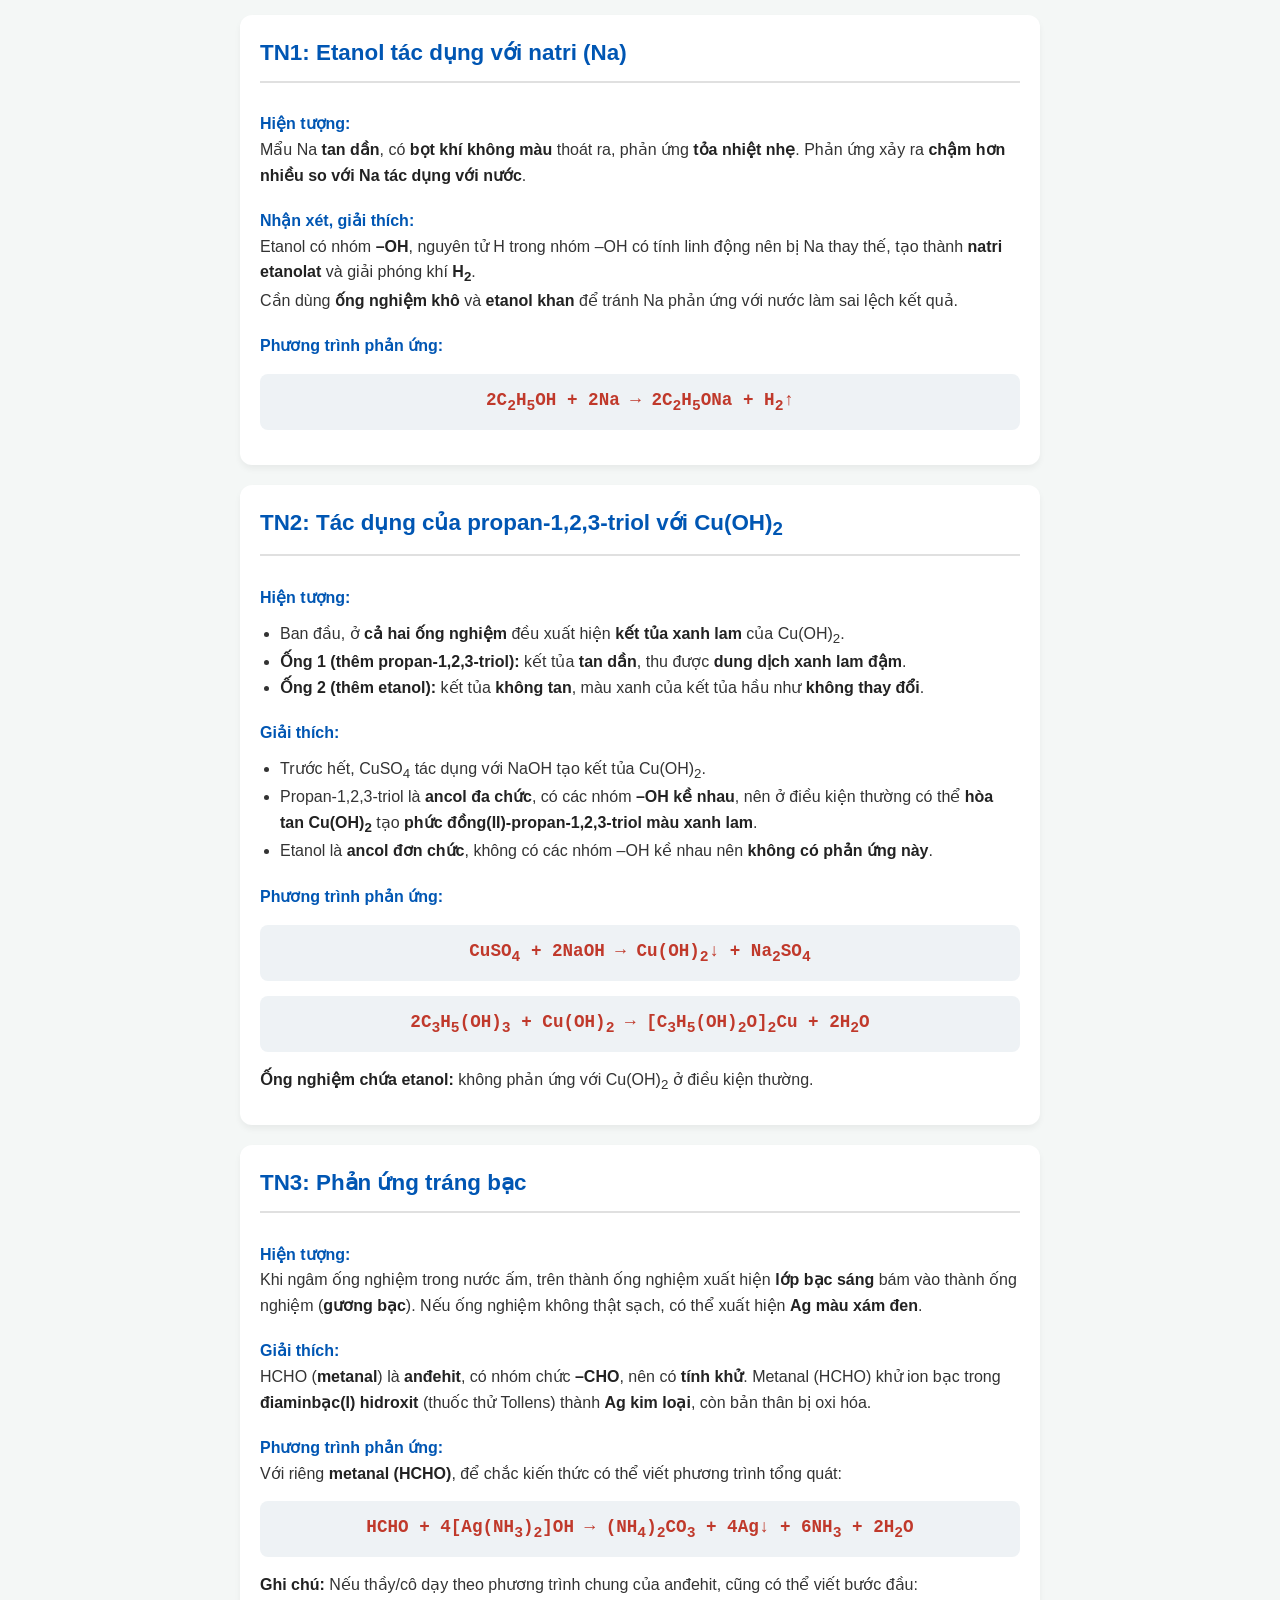
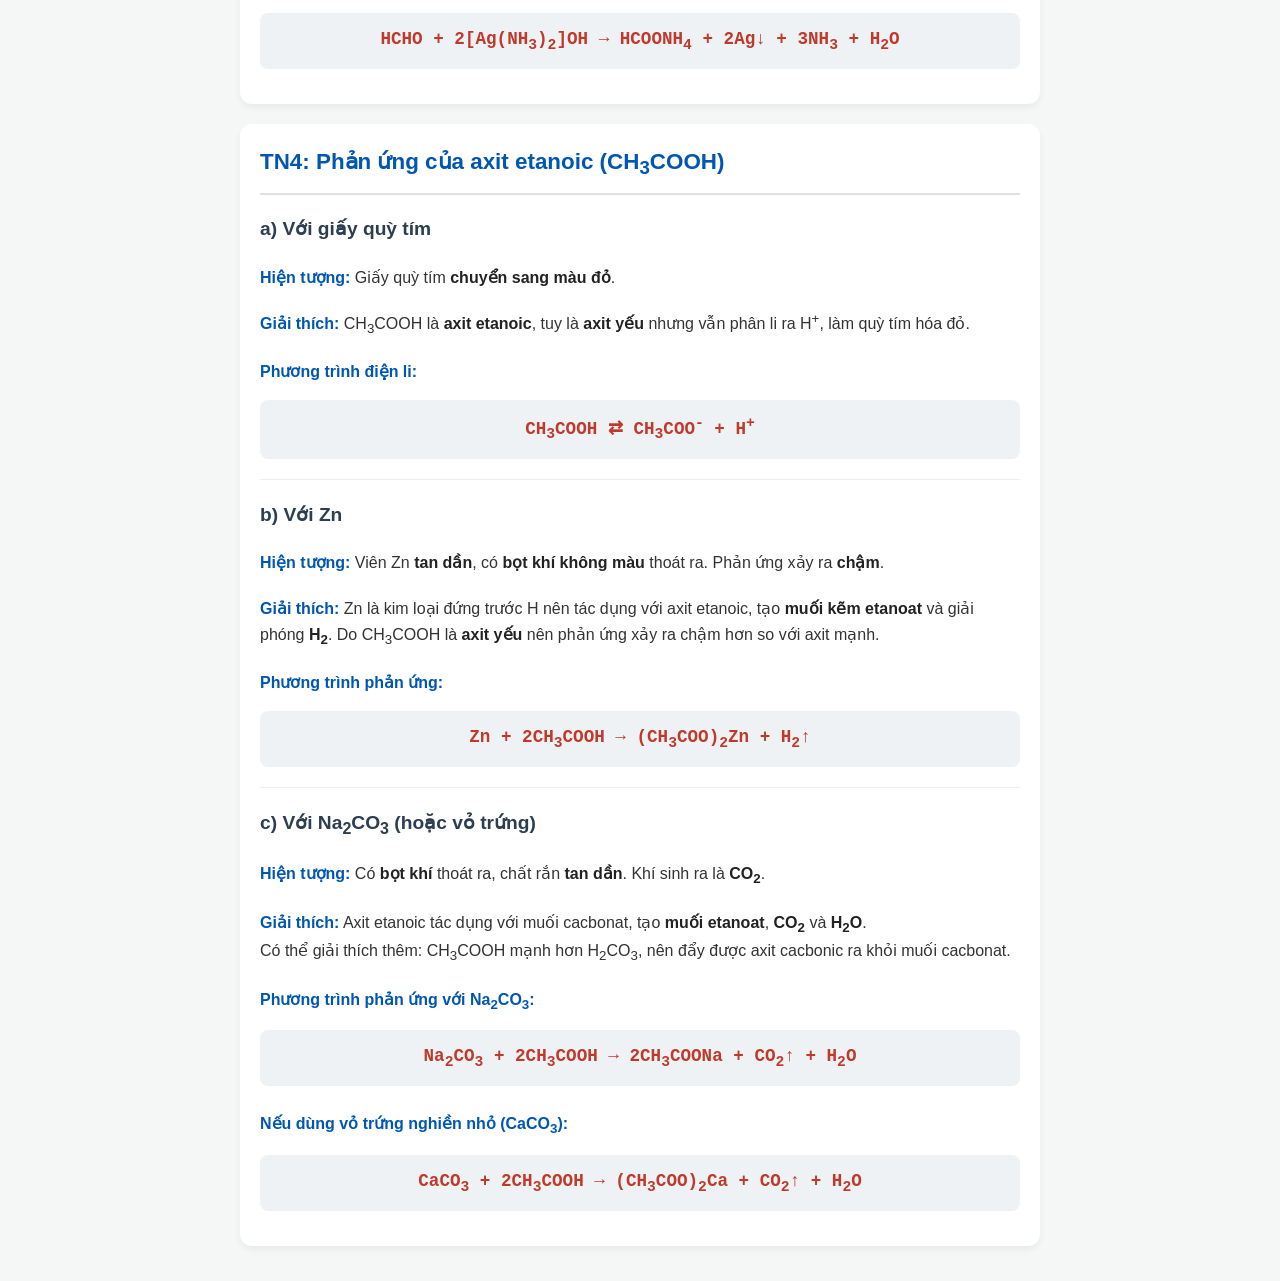
==== index.html @ 8d6403af "Fix IUPAC spelling for hydroxide Agent-Logs-Url: https://github.com/vantanminh/tnhoa/sessions/b29045" ====
<!DOCTYPE html>
<html lang="vi">
<head>
    <meta charset="UTF-8">
    <meta name="viewport" content="width=device-width, initial-scale=1.0">
    <title>Phiếu Thực Hành Hóa Học</title>
    <link rel="stylesheet" href="style.css">
</head>
<body>

<div class="container">
    <!-- Thực hành 1 -->
    <div class="card">
        <h2>TN1: Etanol tác dụng với natri (Na)</h2>
        <p><span class="label">Hiện tượng:</span><br> 
        Mẩu Na <strong>tan dần</strong>, có <strong>bọt khí không màu</strong> thoát ra, phản ứng <strong>tỏa nhiệt nhẹ</strong>. Phản ứng xảy ra <strong>chậm hơn nhiều so với Na tác dụng với nước</strong>.</p>
        
        <p><span class="label">Nhận xét, giải thích:</span><br> 
        Etanol có nhóm <strong>–OH</strong>, nguyên tử H trong nhóm –OH có tính linh động nên bị Na thay thế, tạo thành <strong>natri etanolat</strong> và giải phóng khí <strong>H<sub>2</sub></strong>.<br>
        Cần dùng <strong>ống nghiệm khô</strong> và <strong>etanol khan</strong> để tránh Na phản ứng với nước làm sai lệch kết quả.</p>
        
        <p><span class="label">Phương trình phản ứng:</span></p>
        <div class="equation">
            2C<sub>2</sub>H<sub>5</sub>OH + 2Na &rarr; 2C<sub>2</sub>H<sub>5</sub>ONa + H<sub>2</sub>&uarr;
        </div>
    </div>

    <!-- Thực hành 2 -->
    <div class="card">
        <h2>TN2: Tác dụng của propan-1,2,3-triol với Cu(OH)<sub>2</sub></h2>
        <p><span class="label">Hiện tượng:</span></p>
        <ul>
            <li>Ban đầu, ở <strong>cả hai ống nghiệm</strong> đều xuất hiện <strong>kết tủa xanh lam</strong> của Cu(OH)<sub>2</sub>.</li>
            <li><strong>Ống 1 (thêm propan-1,2,3-triol):</strong> kết tủa <strong>tan dần</strong>, thu được <strong>dung dịch xanh lam đậm</strong>.</li>
            <li><strong>Ống 2 (thêm etanol):</strong> kết tủa <strong>không tan</strong>, màu xanh của kết tủa hầu như <strong>không thay đổi</strong>.</li>
        </ul>
        
        <p><span class="label">Giải thích:</span></p>
        <ul>
            <li>Trước hết, CuSO<sub>4</sub> tác dụng với NaOH tạo kết tủa Cu(OH)<sub>2</sub>.</li>
            <li>Propan-1,2,3-triol là <strong>ancol đa chức</strong>, có các nhóm <strong>–OH kề nhau</strong>, nên ở điều kiện thường có thể <strong>hòa tan Cu(OH)<sub>2</sub></strong> tạo <strong>phức đồng(II)-propan-1,2,3-triol màu xanh lam</strong>.</li>
            <li>Etanol là <strong>ancol đơn chức</strong>, không có các nhóm –OH kề nhau nên <strong>không có phản ứng này</strong>.</li>
        </ul>
        
        <p><span class="label">Phương trình phản ứng:</span></p>
        <div class="equation">
            CuSO<sub>4</sub> + 2NaOH &rarr; Cu(OH)<sub>2</sub>&darr; + Na<sub>2</sub>SO<sub>4</sub>
        </div>
        <div class="equation">
            2C<sub>3</sub>H<sub>5</sub>(OH)<sub>3</sub> + Cu(OH)<sub>2</sub> &rarr; [C<sub>3</sub>H<sub>5</sub>(OH)<sub>2</sub>O]<sub>2</sub>Cu + 2H<sub>2</sub>O
        </div>
        <p><strong>Ống nghiệm chứa etanol:</strong> không phản ứng với Cu(OH)<sub>2</sub> ở điều kiện thường.</p>
    </div>

    <!-- Thực hành 3 -->
    <div class="card">
        <h2>TN3: Phản ứng tráng bạc</h2>
        <p><span class="label">Hiện tượng:</span><br> 
        Khi ngâm ống nghiệm trong nước ấm, trên thành ống nghiệm xuất hiện <strong>lớp bạc sáng</strong> bám vào thành ống nghiệm (<strong>gương bạc</strong>). Nếu ống nghiệm không thật sạch, có thể xuất hiện <strong>Ag màu xám đen</strong>.</p>
        
        <p><span class="label">Giải thích:</span><br> 
        HCHO (<strong>metanal</strong>) là <strong>anđehit</strong>, có nhóm chức <strong>–CHO</strong>, nên có <strong>tính khử</strong>. Metanal (HCHO) khử ion bạc trong <strong>điaminbạc(I) hidroxit</strong> (thuốc thử Tollens) thành <strong>Ag kim loại</strong>, còn bản thân bị oxi hóa.</p>
        
        <p><span class="label">Phương trình phản ứng:</span><br>
        Với riêng <strong>metanal (HCHO)</strong>, để chắc kiến thức có thể viết phương trình tổng quát:</p>
        <div class="equation">
            HCHO + 4[Ag(NH<sub>3</sub>)<sub>2</sub>]OH &rarr; (NH<sub>4</sub>)<sub>2</sub>CO<sub>3</sub> + 4Ag&darr; + 6NH<sub>3</sub> + 2H<sub>2</sub>O
        </div>
        
        <p><strong>Ghi chú:</strong> Nếu thầy/cô dạy theo phương trình chung của anđehit, cũng có thể viết bước đầu:</p>
        <div class="equation">
            HCHO + 2[Ag(NH<sub>3</sub>)<sub>2</sub>]OH &rarr; HCOONH<sub>4</sub> + 2Ag&darr; + 3NH<sub>3</sub> + H<sub>2</sub>O
        </div>
    </div>

    <!-- Thực hành 4 -->
    <div class="card">
        <h2>TN4: Phản ứng của axit etanoic (CH<sub>3</sub>COOH)</h2>
        
        <h3>a) Với giấy quỳ tím</h3>
        <p><span class="label">Hiện tượng:</span> Giấy quỳ tím <strong>chuyển sang màu đỏ</strong>.</p>
        <p><span class="label">Giải thích:</span> CH<sub>3</sub>COOH là <strong>axit etanoic</strong>, tuy là <strong>axit yếu</strong> nhưng vẫn phân li ra H<sup>+</sup>, làm quỳ tím hóa đỏ.</p>
        <p><span class="label">Phương trình điện li:</span></p>
        <div class="equation">
            CH<sub>3</sub>COOH &#8644; CH<sub>3</sub>COO<sup>-</sup> + H<sup>+</sup>
        </div>
        <hr style="border: 0; border-top: 1px solid #eee; margin: 20px 0;">

        <h3>b) Với Zn</h3>
        <p><span class="label">Hiện tượng:</span> Viên Zn <strong>tan dần</strong>, có <strong>bọt khí không màu</strong> thoát ra. Phản ứng xảy ra <strong>chậm</strong>.</p>
        <p><span class="label">Giải thích:</span> Zn là kim loại đứng trước H nên tác dụng với axit etanoic, tạo <strong>muối kẽm etanoat</strong> và giải phóng <strong>H<sub>2</sub></strong>. Do CH<sub>3</sub>COOH là <strong>axit yếu</strong> nên phản ứng xảy ra chậm hơn so với axit mạnh.</p>
        <p><span class="label">Phương trình phản ứng:</span></p>
        <div class="equation">
            Zn + 2CH<sub>3</sub>COOH &rarr; (CH<sub>3</sub>COO)<sub>2</sub>Zn + H<sub>2</sub>&uarr;
        </div>
        <hr style="border: 0; border-top: 1px solid #eee; margin: 20px 0;">

        <h3>c) Với Na<sub>2</sub>CO<sub>3</sub> (hoặc vỏ trứng)</h3>
        <p><span class="label">Hiện tượng:</span> Có <strong>bọt khí</strong> thoát ra, chất rắn <strong>tan dần</strong>. Khí sinh ra là <strong>CO<sub>2</sub></strong>.</p>
        <p><span class="label">Giải thích:</span> Axit etanoic tác dụng với muối cacbonat, tạo <strong>muối etanoat</strong>, <strong>CO<sub>2</sub></strong> và <strong>H<sub>2</sub>O</strong>.<br>
        Có thể giải thích thêm: CH<sub>3</sub>COOH mạnh hơn H<sub>2</sub>CO<sub>3</sub>, nên đẩy được axit cacbonic ra khỏi muối cacbonat.</p>
        <p><span class="label">Phương trình phản ứng với Na<sub>2</sub>CO<sub>3</sub>:</span></p>
        <div class="equation">
            Na<sub>2</sub>CO<sub>3</sub> + 2CH<sub>3</sub>COOH &rarr; 2CH<sub>3</sub>COONa + CO<sub>2</sub>&uarr; + H<sub>2</sub>O
        </div>
        <p><span class="label">Nếu dùng vỏ trứng nghiền nhỏ (CaCO<sub>3</sub>):</span></p>
        <div class="equation">
            CaCO<sub>3</sub> + 2CH<sub>3</sub>COOH &rarr; (CH<sub>3</sub>COO)<sub>2</sub>Ca + CO<sub>2</sub>&uarr; + H<sub>2</sub>O
        </div>
    </div>

</div>

</body>
</html>
---- style.css ----
:root {
    --primary-color: #0056b3;
    --text-color: #333;
    --bg-color: #f4f7f6;
    --card-bg: #ffffff;
    --equation-bg: #eef2f5;
    --equation-color: #c0392b;
}

body {
    font-family: -apple-system, BlinkMacSystemFont, "Segoe UI", Roboto, Helvetica, Arial, sans-serif;
    line-height: 1.6;
    color: var(--text-color);
    background-color: var(--bg-color);
    margin: 0;
    padding: 15px;
    font-size: 16px;
}

.container {
    max-width: 800px;
    margin: 0 auto;
}

.intro {
    text-align: center;
    font-size: 1.1em;
    margin-bottom: 20px;
    color: #555;
}

.card {
    background-color: var(--card-bg);
    border-radius: 12px;
    padding: 20px;
    margin-bottom: 20px;
    box-shadow: 0 4px 6px rgba(0,0,0,0.05);
}

h2 {
    color: var(--primary-color);
    font-size: 1.4em;
    margin-top: 0;
    border-bottom: 2px solid #e0e0e0;
    padding-bottom: 10px;
}

h3 {
    color: #2c3e50;
    font-size: 1.2em;
    margin-bottom: 10px;
}

p {
    margin: 10px 0;
}

ul {
    margin: 10px 0;
    padding-left: 20px;
}

strong {
    color: #222;
}

.label {
    font-weight: bold;
    color: var(--primary-color);
    display: inline-block;
    margin-top: 10px;
}

/* Styling for Chemical Equations to look good on mobile */
.equation {
    background-color: var(--equation-bg);
    color: var(--equation-color);
    padding: 12px;
    border-radius: 8px;
    font-family: "Courier New", Courier, monospace;
    font-size: 1.1em;
    font-weight: bold;
    text-align: center;
    margin: 15px 0;
    overflow-x: auto; /* Allows scrolling on very small screens */
    white-space: nowrap;
}

.footer {
    text-align: center;
    font-style: italic;
    color: #777;
    margin-top: 20px;
    font-size: 0.9em;
}
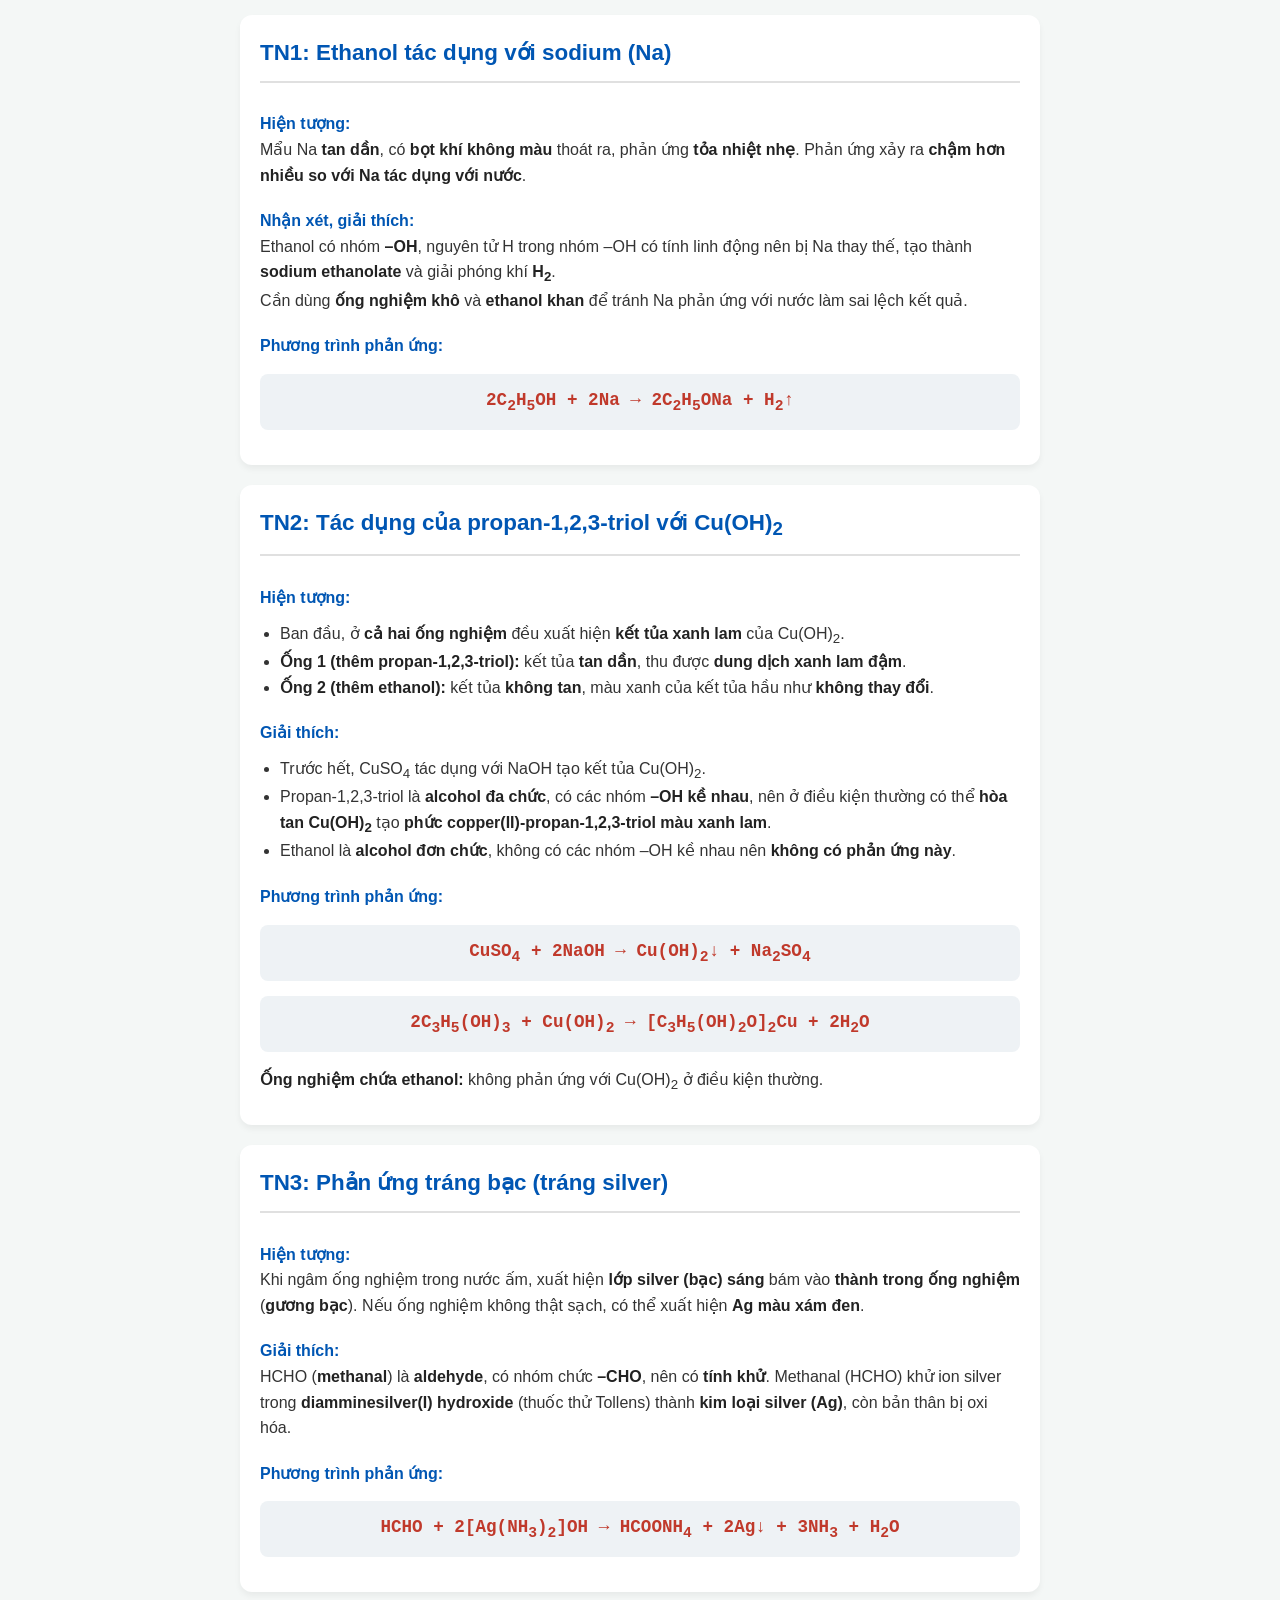
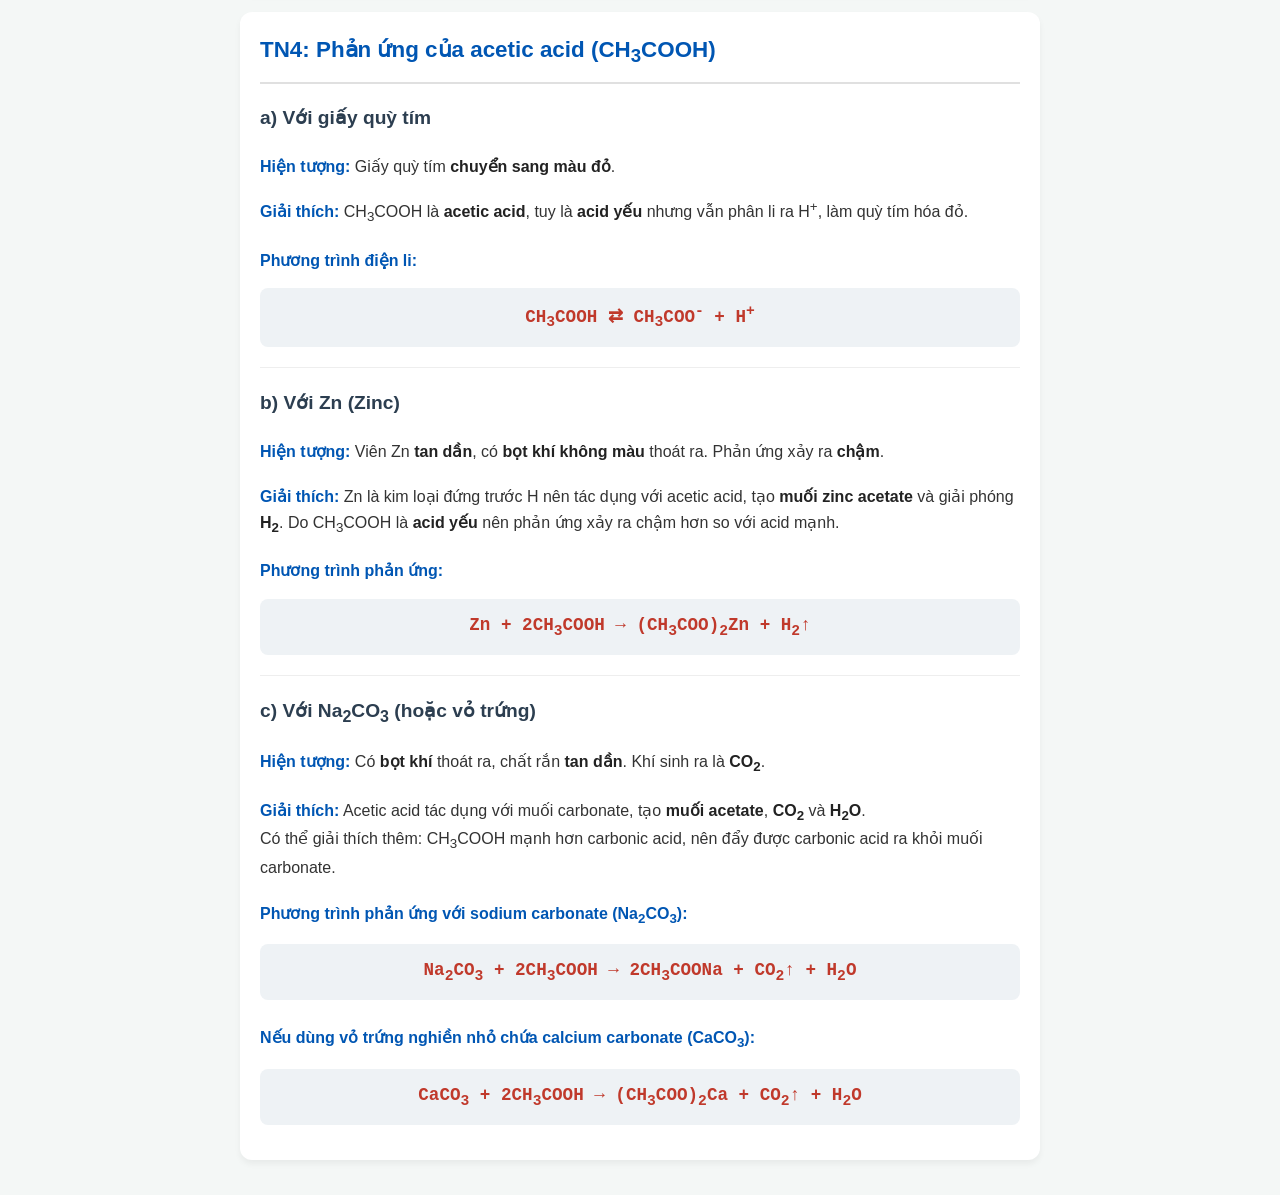
==== commit dc3927ae: "Update Vietnamese terms to English in index.html" ====
--- a/index.html
+++ b/index.html
@@ -11,13 +11,13 @@
 <div class="container">
     <!-- Thực hành 1 -->
     <div class="card">
-        <h2>TN1: Etanol tác dụng với natri (Na)</h2>
+        <h2>TN1: Ethanol tác dụng với sodium (Na)</h2>
         <p><span class="label">Hiện tượng:</span><br> 
         Mẩu Na <strong>tan dần</strong>, có <strong>bọt khí không màu</strong> thoát ra, phản ứng <strong>tỏa nhiệt nhẹ</strong>. Phản ứng xảy ra <strong>chậm hơn nhiều so với Na tác dụng với nước</strong>.</p>
         
         <p><span class="label">Nhận xét, giải thích:</span><br> 
-        Etanol có nhóm <strong>–OH</strong>, nguyên tử H trong nhóm –OH có tính linh động nên bị Na thay thế, tạo thành <strong>natri etanolat</strong> và giải phóng khí <strong>H<sub>2</sub></strong>.<br>
-        Cần dùng <strong>ống nghiệm khô</strong> và <strong>etanol khan</strong> để tránh Na phản ứng với nước làm sai lệch kết quả.</p>
+        Ethanol có nhóm <strong>–OH</strong>, nguyên tử H trong nhóm –OH có tính linh động nên bị Na thay thế, tạo thành <strong>sodium ethanolate</strong> và giải phóng khí <strong>H<sub>2</sub></strong>.<br>
+        Cần dùng <strong>ống nghiệm khô</strong> và <strong>ethanol khan</strong> để tránh Na phản ứng với nước làm sai lệch kết quả.</p>
         
         <p><span class="label">Phương trình phản ứng:</span></p>
         <div class="equation">
@@ -32,14 +32,14 @@
         <ul>
             <li>Ban đầu, ở <strong>cả hai ống nghiệm</strong> đều xuất hiện <strong>kết tủa xanh lam</strong> của Cu(OH)<sub>2</sub>.</li>
             <li><strong>Ống 1 (thêm propan-1,2,3-triol):</strong> kết tủa <strong>tan dần</strong>, thu được <strong>dung dịch xanh lam đậm</strong>.</li>
-            <li><strong>Ống 2 (thêm etanol):</strong> kết tủa <strong>không tan</strong>, màu xanh của kết tủa hầu như <strong>không thay đổi</strong>.</li>
+            <li><strong>Ống 2 (thêm ethanol):</strong> kết tủa <strong>không tan</strong>, màu xanh của kết tủa hầu như <strong>không thay đổi</strong>.</li>
         </ul>
         
         <p><span class="label">Giải thích:</span></p>
         <ul>
             <li>Trước hết, CuSO<sub>4</sub> tác dụng với NaOH tạo kết tủa Cu(OH)<sub>2</sub>.</li>
-            <li>Propan-1,2,3-triol là <strong>ancol đa chức</strong>, có các nhóm <strong>–OH kề nhau</strong>, nên ở điều kiện thường có thể <strong>hòa tan Cu(OH)<sub>2</sub></strong> tạo <strong>phức đồng(II)-propan-1,2,3-triol màu xanh lam</strong>.</li>
-            <li>Etanol là <strong>ancol đơn chức</strong>, không có các nhóm –OH kề nhau nên <strong>không có phản ứng này</strong>.</li>
+            <li>Propan-1,2,3-triol là <strong>alcohol đa chức</strong>, có các nhóm <strong>–OH kề nhau</strong>, nên ở điều kiện thường có thể <strong>hòa tan Cu(OH)<sub>2</sub></strong> tạo <strong>phức copper(II)-propan-1,2,3-triol màu xanh lam</strong>.</li>
+            <li>Ethanol là <strong>alcohol đơn chức</strong>, không có các nhóm –OH kề nhau nên <strong>không có phản ứng này</strong>.</li>
         </ul>
         
         <p><span class="label">Phương trình phản ứng:</span></p>
@@ -49,25 +49,19 @@
         <div class="equation">
             2C<sub>3</sub>H<sub>5</sub>(OH)<sub>3</sub> + Cu(OH)<sub>2</sub> &rarr; [C<sub>3</sub>H<sub>5</sub>(OH)<sub>2</sub>O]<sub>2</sub>Cu + 2H<sub>2</sub>O
         </div>
-        <p><strong>Ống nghiệm chứa etanol:</strong> không phản ứng với Cu(OH)<sub>2</sub> ở điều kiện thường.</p>
+        <p><strong>Ống nghiệm chứa ethanol:</strong> không phản ứng với Cu(OH)<sub>2</sub> ở điều kiện thường.</p>
     </div>
 
     <!-- Thực hành 3 -->
     <div class="card">
-        <h2>TN3: Phản ứng tráng bạc</h2>
+        <h2>TN3: Phản ứng tráng bạc (tráng silver)</h2>
         <p><span class="label">Hiện tượng:</span><br> 
-        Khi ngâm ống nghiệm trong nước ấm, trên thành ống nghiệm xuất hiện <strong>lớp bạc sáng</strong> bám vào thành ống nghiệm (<strong>gương bạc</strong>). Nếu ống nghiệm không thật sạch, có thể xuất hiện <strong>Ag màu xám đen</strong>.</p>
+        Khi ngâm ống nghiệm trong nước ấm, xuất hiện <strong>lớp silver (bạc) sáng</strong> bám vào <strong>thành trong ống nghiệm</strong> (<strong>gương bạc</strong>). Nếu ống nghiệm không thật sạch, có thể xuất hiện <strong>Ag màu xám đen</strong>.</p>
         
         <p><span class="label">Giải thích:</span><br> 
-        HCHO (<strong>metanal</strong>) là <strong>anđehit</strong>, có nhóm chức <strong>–CHO</strong>, nên có <strong>tính khử</strong>. Metanal (HCHO) khử ion bạc trong <strong>điaminbạc(I) hidroxit</strong> (thuốc thử Tollens) thành <strong>Ag kim loại</strong>, còn bản thân bị oxi hóa.</p>
+        HCHO (<strong>methanal</strong>) là <strong>aldehyde</strong>, có nhóm chức <strong>–CHO</strong>, nên có <strong>tính khử</strong>. Methanal (HCHO) khử ion silver trong <strong>diamminesilver(I) hydroxide</strong> (thuốc thử Tollens) thành <strong>kim loại silver (Ag)</strong>, còn bản thân bị oxi hóa.</p>
         
-        <p><span class="label">Phương trình phản ứng:</span><br>
-        Với riêng <strong>metanal (HCHO)</strong>, để chắc kiến thức có thể viết phương trình tổng quát:</p>
-        <div class="equation">
-            HCHO + 4[Ag(NH<sub>3</sub>)<sub>2</sub>]OH &rarr; (NH<sub>4</sub>)<sub>2</sub>CO<sub>3</sub> + 4Ag&darr; + 6NH<sub>3</sub> + 2H<sub>2</sub>O
-        </div>
-        
-        <p><strong>Ghi chú:</strong> Nếu thầy/cô dạy theo phương trình chung của anđehit, cũng có thể viết bước đầu:</p>
+        <p><span class="label">Phương trình phản ứng:</span></p>
         <div class="equation">
             HCHO + 2[Ag(NH<sub>3</sub>)<sub>2</sub>]OH &rarr; HCOONH<sub>4</sub> + 2Ag&darr; + 3NH<sub>3</sub> + H<sub>2</sub>O
         </div>
@@ -75,20 +69,20 @@
 
     <!-- Thực hành 4 -->
     <div class="card">
-        <h2>TN4: Phản ứng của axit etanoic (CH<sub>3</sub>COOH)</h2>
+        <h2>TN4: Phản ứng của acetic acid (CH<sub>3</sub>COOH)</h2>
         
         <h3>a) Với giấy quỳ tím</h3>
         <p><span class="label">Hiện tượng:</span> Giấy quỳ tím <strong>chuyển sang màu đỏ</strong>.</p>
-        <p><span class="label">Giải thích:</span> CH<sub>3</sub>COOH là <strong>axit etanoic</strong>, tuy là <strong>axit yếu</strong> nhưng vẫn phân li ra H<sup>+</sup>, làm quỳ tím hóa đỏ.</p>
+        <p><span class="label">Giải thích:</span> CH<sub>3</sub>COOH là <strong>acetic acid</strong>, tuy là <strong>acid yếu</strong> nhưng vẫn phân li ra H<sup>+</sup>, làm quỳ tím hóa đỏ.</p>
         <p><span class="label">Phương trình điện li:</span></p>
         <div class="equation">
             CH<sub>3</sub>COOH &#8644; CH<sub>3</sub>COO<sup>-</sup> + H<sup>+</sup>
         </div>
         <hr style="border: 0; border-top: 1px solid #eee; margin: 20px 0;">
 
-        <h3>b) Với Zn</h3>
+        <h3>b) Với Zn (Zinc)</h3>
         <p><span class="label">Hiện tượng:</span> Viên Zn <strong>tan dần</strong>, có <strong>bọt khí không màu</strong> thoát ra. Phản ứng xảy ra <strong>chậm</strong>.</p>
-        <p><span class="label">Giải thích:</span> Zn là kim loại đứng trước H nên tác dụng với axit etanoic, tạo <strong>muối kẽm etanoat</strong> và giải phóng <strong>H<sub>2</sub></strong>. Do CH<sub>3</sub>COOH là <strong>axit yếu</strong> nên phản ứng xảy ra chậm hơn so với axit mạnh.</p>
+        <p><span class="label">Giải thích:</span> Zn là kim loại đứng trước H nên tác dụng với acetic acid, tạo <strong>muối zinc acetate</strong> và giải phóng <strong>H<sub>2</sub></strong>. Do CH<sub>3</sub>COOH là <strong>acid yếu</strong> nên phản ứng xảy ra chậm hơn so với acid mạnh.</p>
         <p><span class="label">Phương trình phản ứng:</span></p>
         <div class="equation">
             Zn + 2CH<sub>3</sub>COOH &rarr; (CH<sub>3</sub>COO)<sub>2</sub>Zn + H<sub>2</sub>&uarr;
@@ -97,13 +91,13 @@
 
         <h3>c) Với Na<sub>2</sub>CO<sub>3</sub> (hoặc vỏ trứng)</h3>
         <p><span class="label">Hiện tượng:</span> Có <strong>bọt khí</strong> thoát ra, chất rắn <strong>tan dần</strong>. Khí sinh ra là <strong>CO<sub>2</sub></strong>.</p>
-        <p><span class="label">Giải thích:</span> Axit etanoic tác dụng với muối cacbonat, tạo <strong>muối etanoat</strong>, <strong>CO<sub>2</sub></strong> và <strong>H<sub>2</sub>O</strong>.<br>
-        Có thể giải thích thêm: CH<sub>3</sub>COOH mạnh hơn H<sub>2</sub>CO<sub>3</sub>, nên đẩy được axit cacbonic ra khỏi muối cacbonat.</p>
-        <p><span class="label">Phương trình phản ứng với Na<sub>2</sub>CO<sub>3</sub>:</span></p>
+        <p><span class="label">Giải thích:</span> Acetic acid tác dụng với muối carbonate, tạo <strong>muối acetate</strong>, <strong>CO<sub>2</sub></strong> và <strong>H<sub>2</sub>O</strong>.<br>
+        Có thể giải thích thêm: CH<sub>3</sub>COOH mạnh hơn carbonic acid, nên đẩy được carbonic acid ra khỏi muối carbonate.</p>
+        <p><span class="label">Phương trình phản ứng với sodium carbonate (Na<sub>2</sub>CO<sub>3</sub>):</span></p>
         <div class="equation">
             Na<sub>2</sub>CO<sub>3</sub> + 2CH<sub>3</sub>COOH &rarr; 2CH<sub>3</sub>COONa + CO<sub>2</sub>&uarr; + H<sub>2</sub>O
         </div>
-        <p><span class="label">Nếu dùng vỏ trứng nghiền nhỏ (CaCO<sub>3</sub>):</span></p>
+        <p><span class="label">Nếu dùng vỏ trứng nghiền nhỏ chứa calcium carbonate (CaCO<sub>3</sub>):</span></p>
         <div class="equation">
             CaCO<sub>3</sub> + 2CH<sub>3</sub>COOH &rarr; (CH<sub>3</sub>COO)<sub>2</sub>Ca + CO<sub>2</sub>&uarr; + H<sub>2</sub>O
         </div>
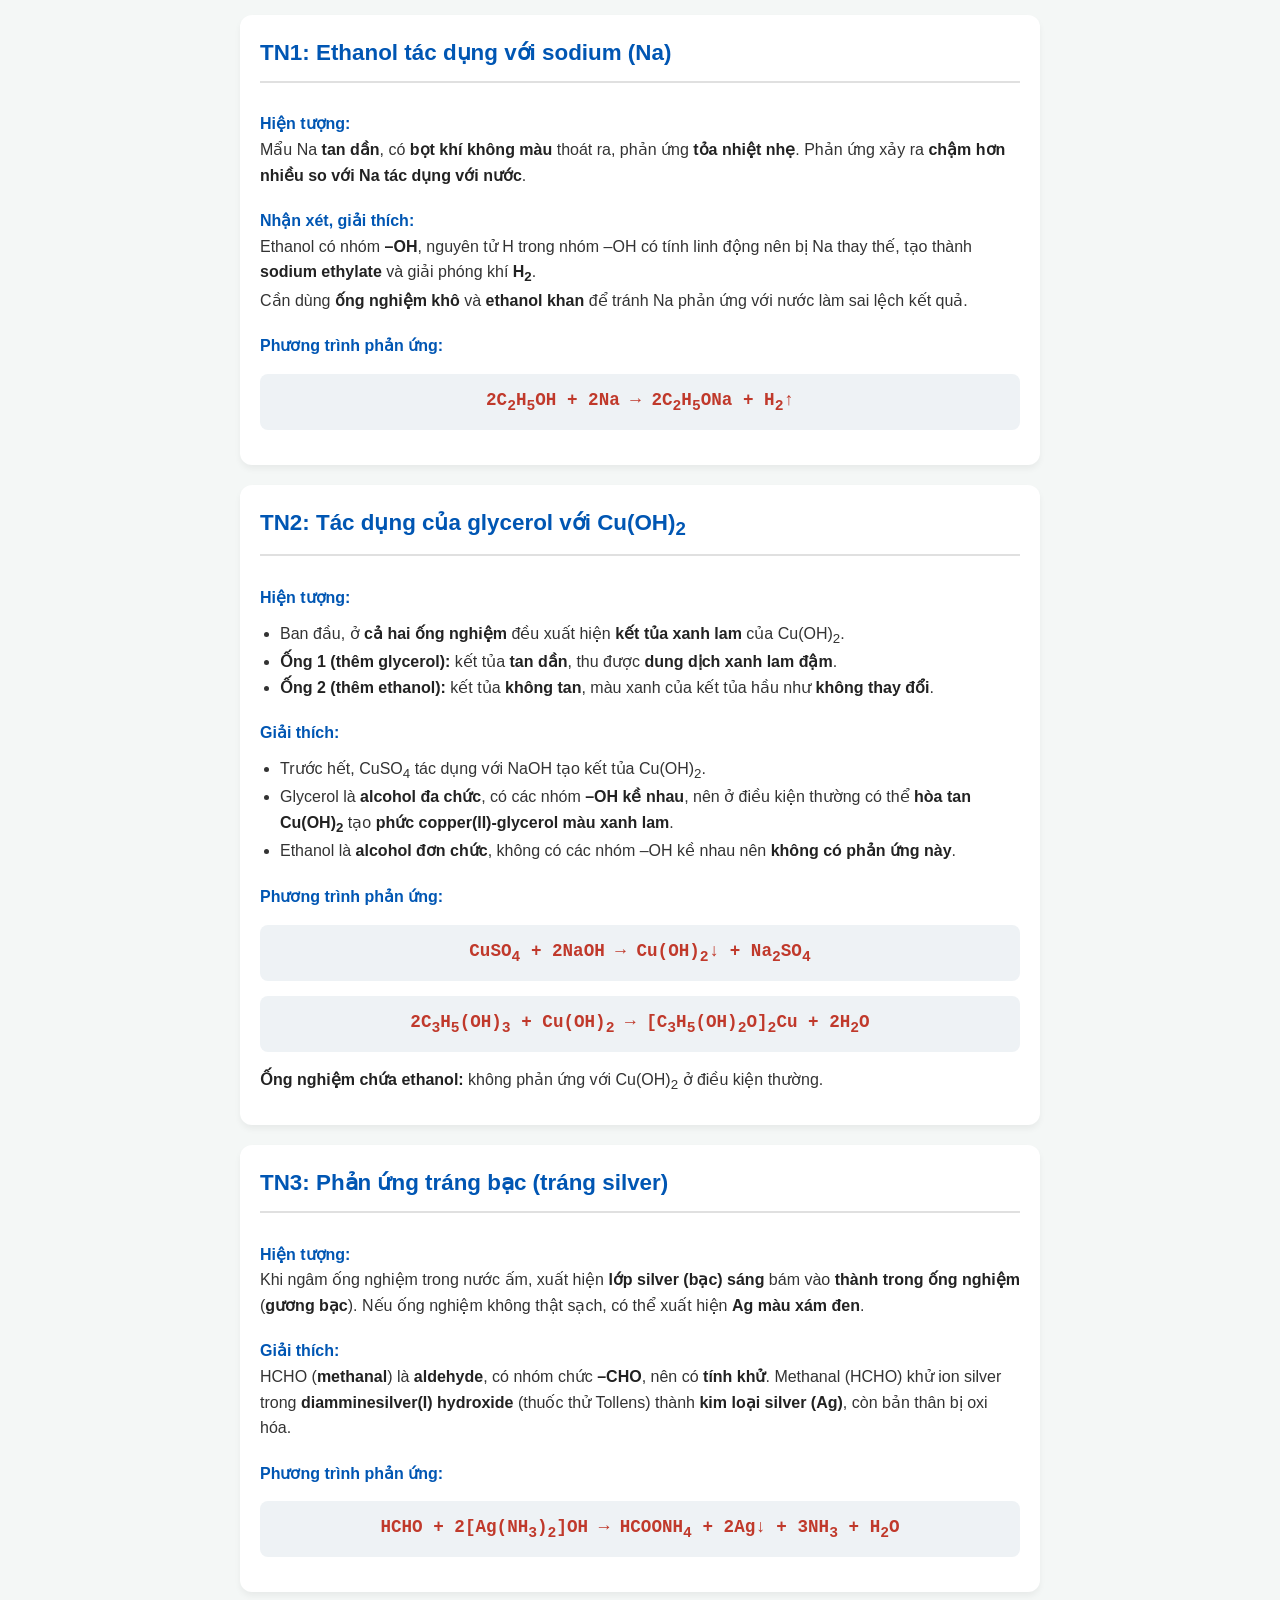
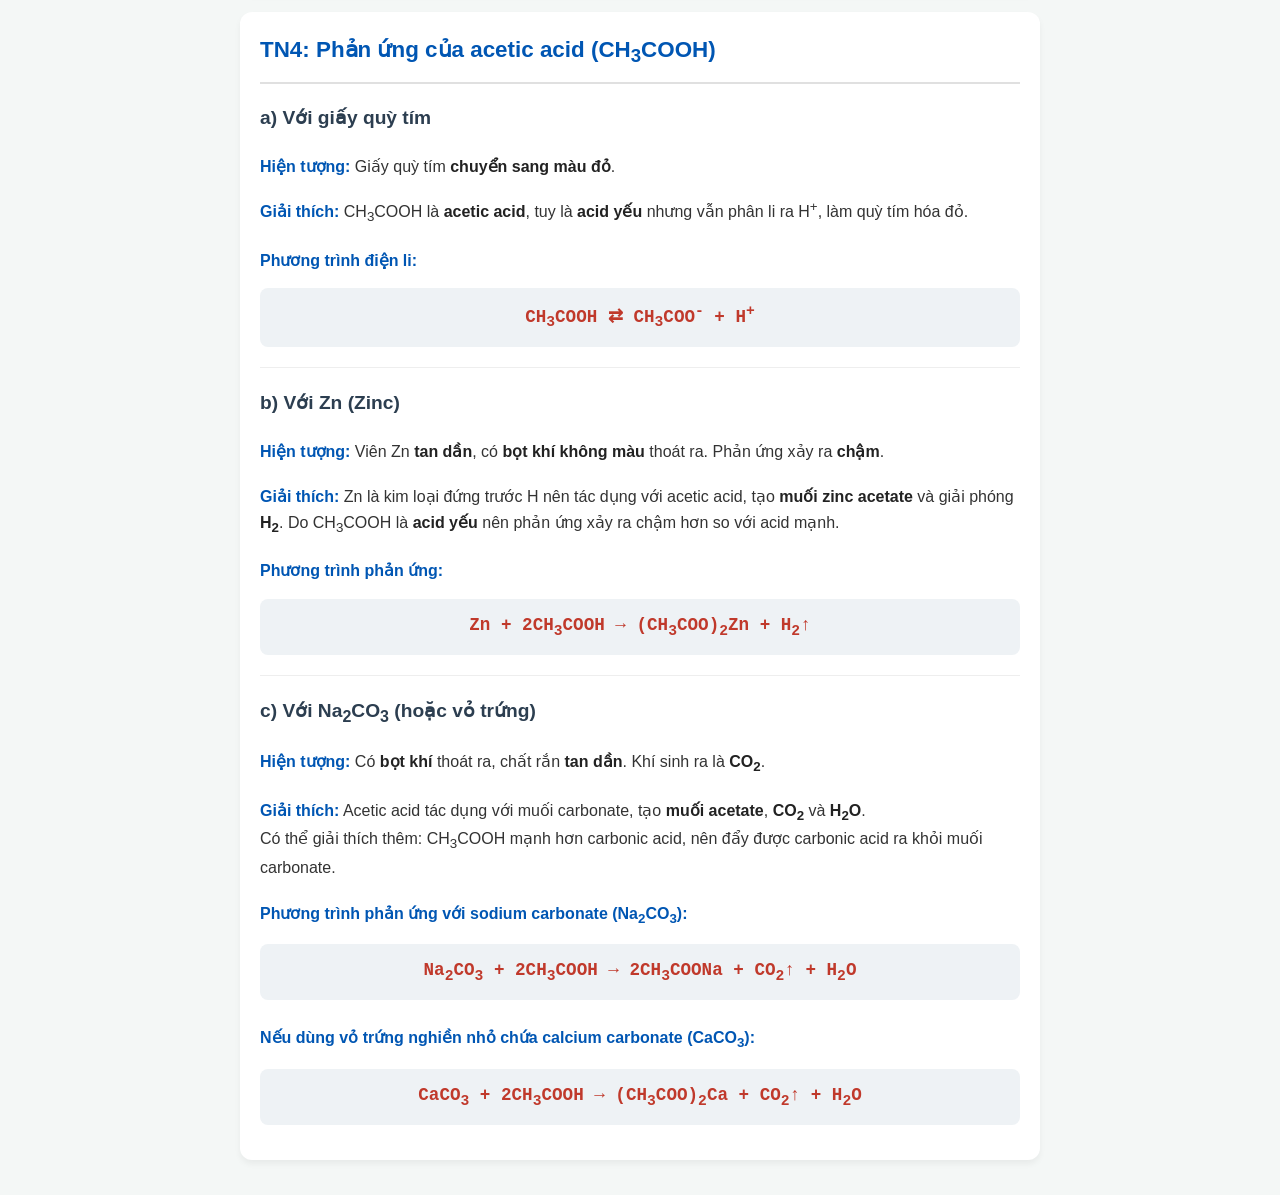
==== commit 56a5cd0e: "Update references from propan-1,2,3-triol to glycerol" ====
--- a/index.html
+++ b/index.html
@@ -16,7 +16,7 @@
         Mẩu Na <strong>tan dần</strong>, có <strong>bọt khí không màu</strong> thoát ra, phản ứng <strong>tỏa nhiệt nhẹ</strong>. Phản ứng xảy ra <strong>chậm hơn nhiều so với Na tác dụng với nước</strong>.</p>
         
         <p><span class="label">Nhận xét, giải thích:</span><br> 
-        Ethanol có nhóm <strong>–OH</strong>, nguyên tử H trong nhóm –OH có tính linh động nên bị Na thay thế, tạo thành <strong>sodium ethanolate</strong> và giải phóng khí <strong>H<sub>2</sub></strong>.<br>
+        Ethanol có nhóm <strong>–OH</strong>, nguyên tử H trong nhóm –OH có tính linh động nên bị Na thay thế, tạo thành <strong>sodium ethylate</strong> và giải phóng khí <strong>H<sub>2</sub></strong>.<br>
         Cần dùng <strong>ống nghiệm khô</strong> và <strong>ethanol khan</strong> để tránh Na phản ứng với nước làm sai lệch kết quả.</p>
         
         <p><span class="label">Phương trình phản ứng:</span></p>
@@ -27,18 +27,18 @@
 
     <!-- Thực hành 2 -->
     <div class="card">
-        <h2>TN2: Tác dụng của propan-1,2,3-triol với Cu(OH)<sub>2</sub></h2>
+        <h2>TN2: Tác dụng của glycerol với Cu(OH)<sub>2</sub></h2>
         <p><span class="label">Hiện tượng:</span></p>
         <ul>
             <li>Ban đầu, ở <strong>cả hai ống nghiệm</strong> đều xuất hiện <strong>kết tủa xanh lam</strong> của Cu(OH)<sub>2</sub>.</li>
-            <li><strong>Ống 1 (thêm propan-1,2,3-triol):</strong> kết tủa <strong>tan dần</strong>, thu được <strong>dung dịch xanh lam đậm</strong>.</li>
+            <li><strong>Ống 1 (thêm glycerol):</strong> kết tủa <strong>tan dần</strong>, thu được <strong>dung dịch xanh lam đậm</strong>.</li>
             <li><strong>Ống 2 (thêm ethanol):</strong> kết tủa <strong>không tan</strong>, màu xanh của kết tủa hầu như <strong>không thay đổi</strong>.</li>
         </ul>
         
         <p><span class="label">Giải thích:</span></p>
         <ul>
             <li>Trước hết, CuSO<sub>4</sub> tác dụng với NaOH tạo kết tủa Cu(OH)<sub>2</sub>.</li>
-            <li>Propan-1,2,3-triol là <strong>alcohol đa chức</strong>, có các nhóm <strong>–OH kề nhau</strong>, nên ở điều kiện thường có thể <strong>hòa tan Cu(OH)<sub>2</sub></strong> tạo <strong>phức copper(II)-propan-1,2,3-triol màu xanh lam</strong>.</li>
+            <li>Glycerol là <strong>alcohol đa chức</strong>, có các nhóm <strong>–OH kề nhau</strong>, nên ở điều kiện thường có thể <strong>hòa tan Cu(OH)<sub>2</sub></strong> tạo <strong>phức copper(II)-glycerol màu xanh lam</strong>.</li>
             <li>Ethanol là <strong>alcohol đơn chức</strong>, không có các nhóm –OH kề nhau nên <strong>không có phản ứng này</strong>.</li>
         </ul>
         
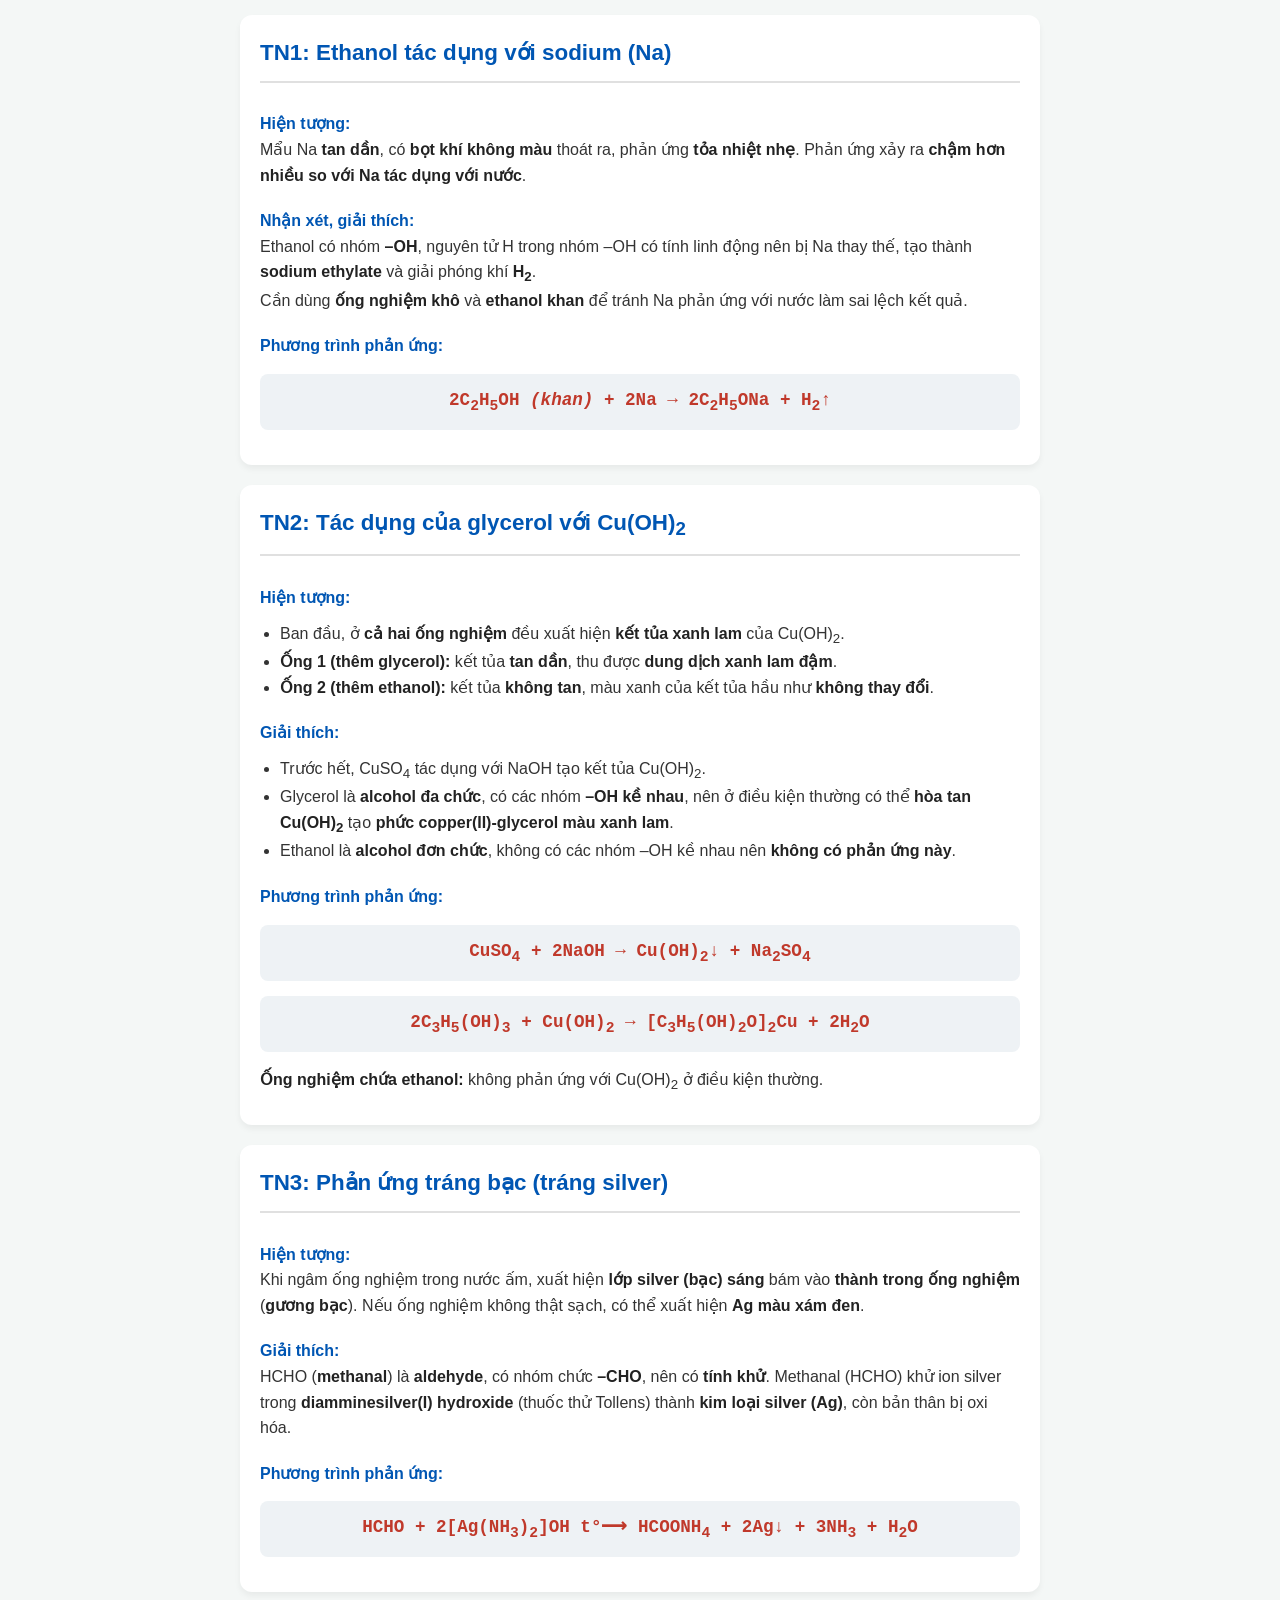
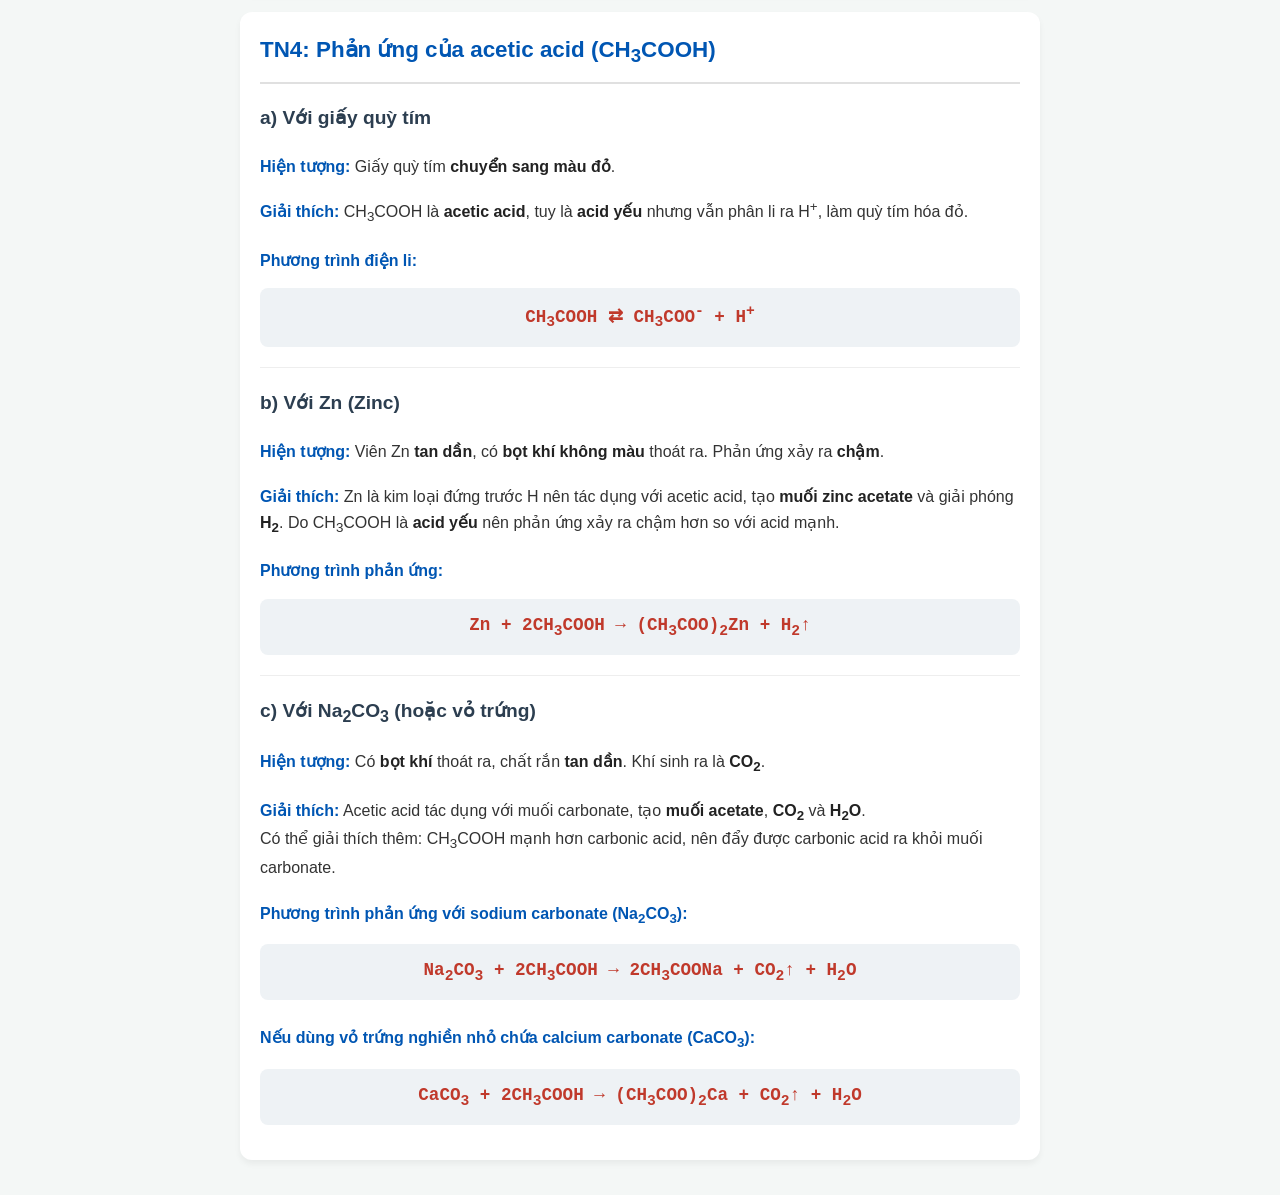
==== commit 9a5c30c0: "Fix reaction equations and update HTML structure" ====
--- a/index.html
+++ b/index.html
@@ -21,7 +21,7 @@
         
         <p><span class="label">Phương trình phản ứng:</span></p>
         <div class="equation">
-            2C<sub>2</sub>H<sub>5</sub>OH + 2Na &rarr; 2C<sub>2</sub>H<sub>5</sub>ONa + H<sub>2</sub>&uarr;
+            2C<sub>2</sub>H<sub>5</sub>OH <em>(khan)</em> + 2Na &rarr; 2C<sub>2</sub>H<sub>5</sub>ONa + H<sub>2</sub>&uarr;
         </div>
     </div>
 
@@ -63,7 +63,7 @@
         
         <p><span class="label">Phương trình phản ứng:</span></p>
         <div class="equation">
-            HCHO + 2[Ag(NH<sub>3</sub>)<sub>2</sub>]OH &rarr; HCOONH<sub>4</sub> + 2Ag&darr; + 3NH<sub>3</sub> + H<sub>2</sub>O
+            HCHO + 2[Ag(NH<sub>3</sub>)<sub>2</sub>]OH <span class="reaction-arrow"><span class="condition">t&deg;</span><span>&#10230;</span></span> HCOONH<sub>4</sub> + 2Ag&darr; + 3NH<sub>3</sub> + H<sub>2</sub>O
         </div>
     </div>
 
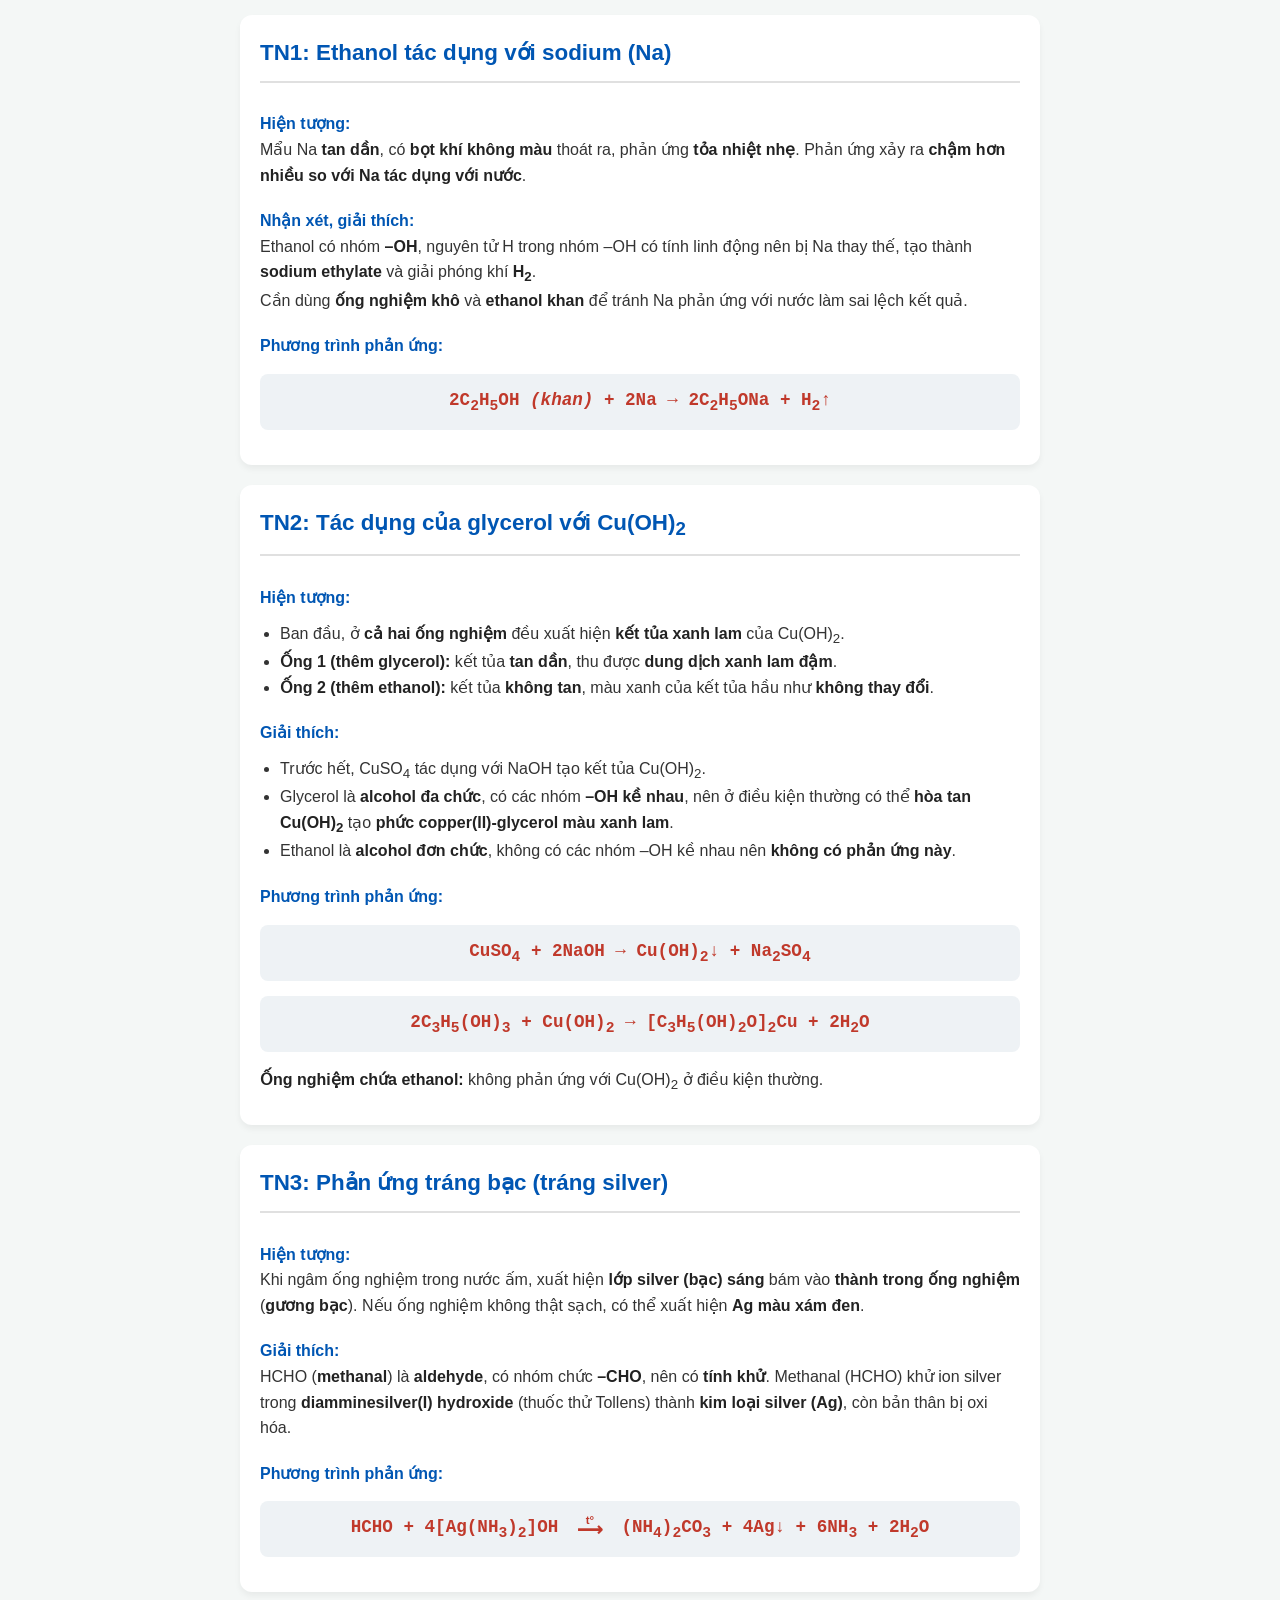
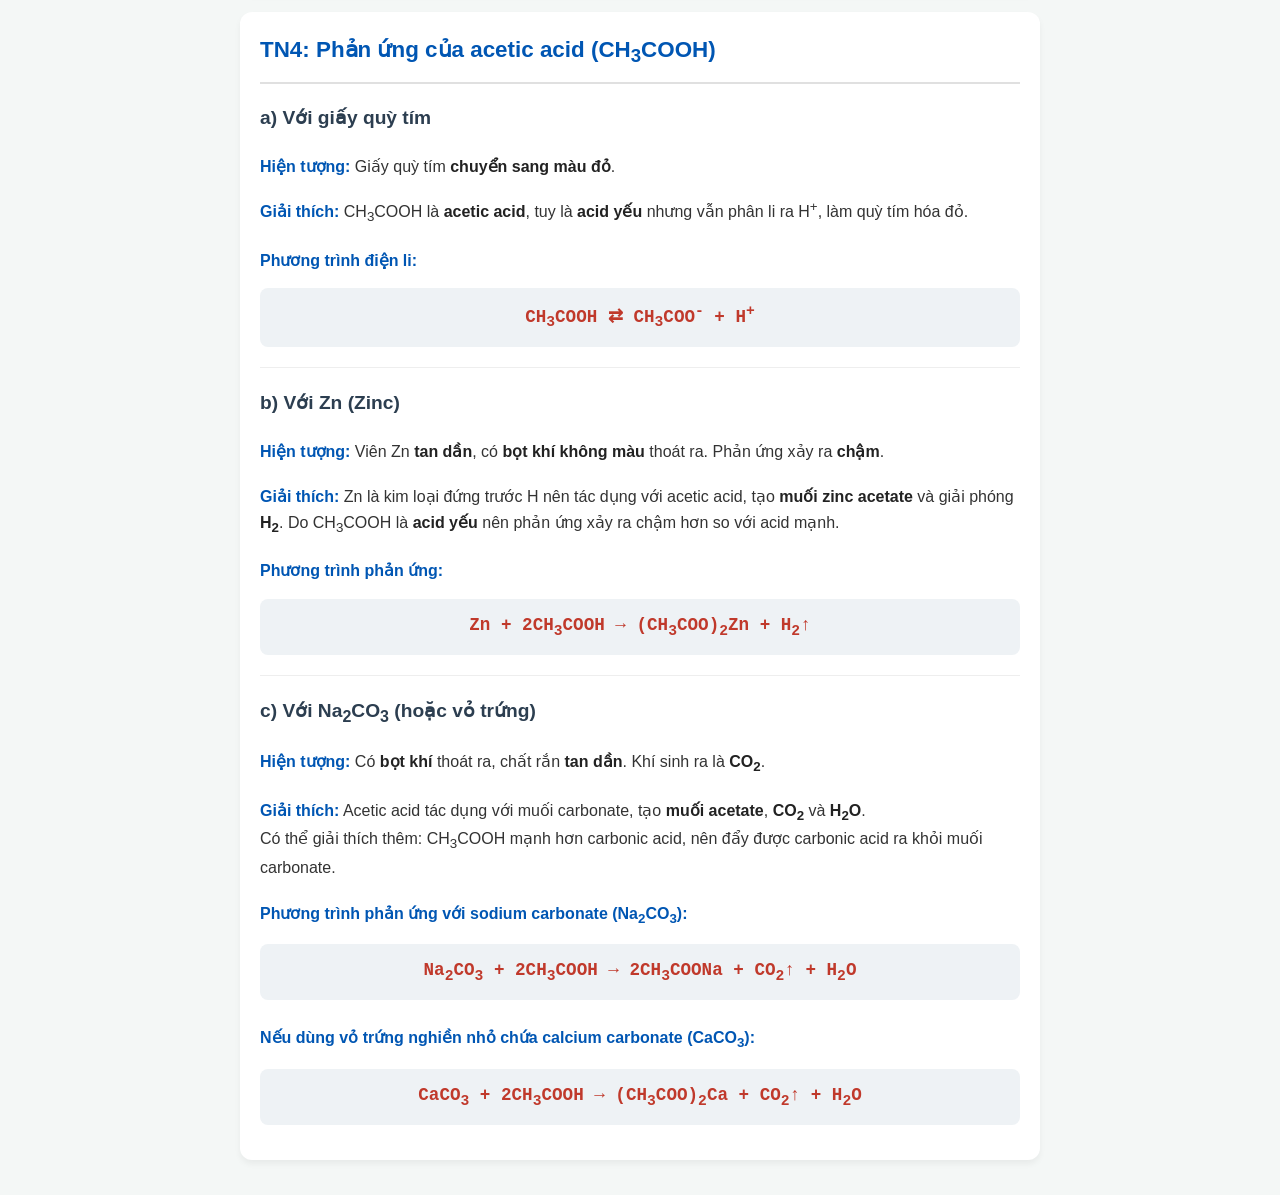
==== commit 35e1f4bb: "Fix HTML closing tag and add newline at end" ====
--- a/index.html
+++ b/index.html
@@ -63,7 +63,7 @@
         
         <p><span class="label">Phương trình phản ứng:</span></p>
         <div class="equation">
-            HCHO + 2[Ag(NH<sub>3</sub>)<sub>2</sub>]OH <span class="reaction-arrow"><span class="condition">t&deg;</span><span>&#10230;</span></span> HCOONH<sub>4</sub> + 2Ag&darr; + 3NH<sub>3</sub> + H<sub>2</sub>O
+            HCHO + 4[Ag(NH<sub>3</sub>)<sub>2</sub>]OH <span class="reaction-arrow"><span class="condition">t&deg;</span><span>&#10230;</span></span> (NH<sub>4</sub>)<sub>2</sub>CO<sub>3</sub> + 4Ag&darr; + 6NH<sub>3</sub> + 2H<sub>2</sub>O
         </div>
     </div>
 
--- a/style.css
+++ b/style.css
@@ -93,3 +93,19 @@
     margin-top: 20px;
     font-size: 0.9em;
 }
+
+/* --- MỚI THÊM: CSS cho mũi tên có điều kiện nhiệt độ --- */
+.reaction-arrow {
+    display: inline-flex;
+    flex-direction: column;
+    align-items: center;
+    vertical-align: middle;
+    margin: 0 8px;
+    line-height: 1;
+}
+
+.reaction-arrow .condition {
+    font-size: 0.65em;
+    margin-bottom: -4px; /* Kéo chữ t° xuống gần mũi tên */
+    font-family: Arial, sans-serif; /* Dùng font thường cho t° nhìn đẹp hơn font monospace */
+}
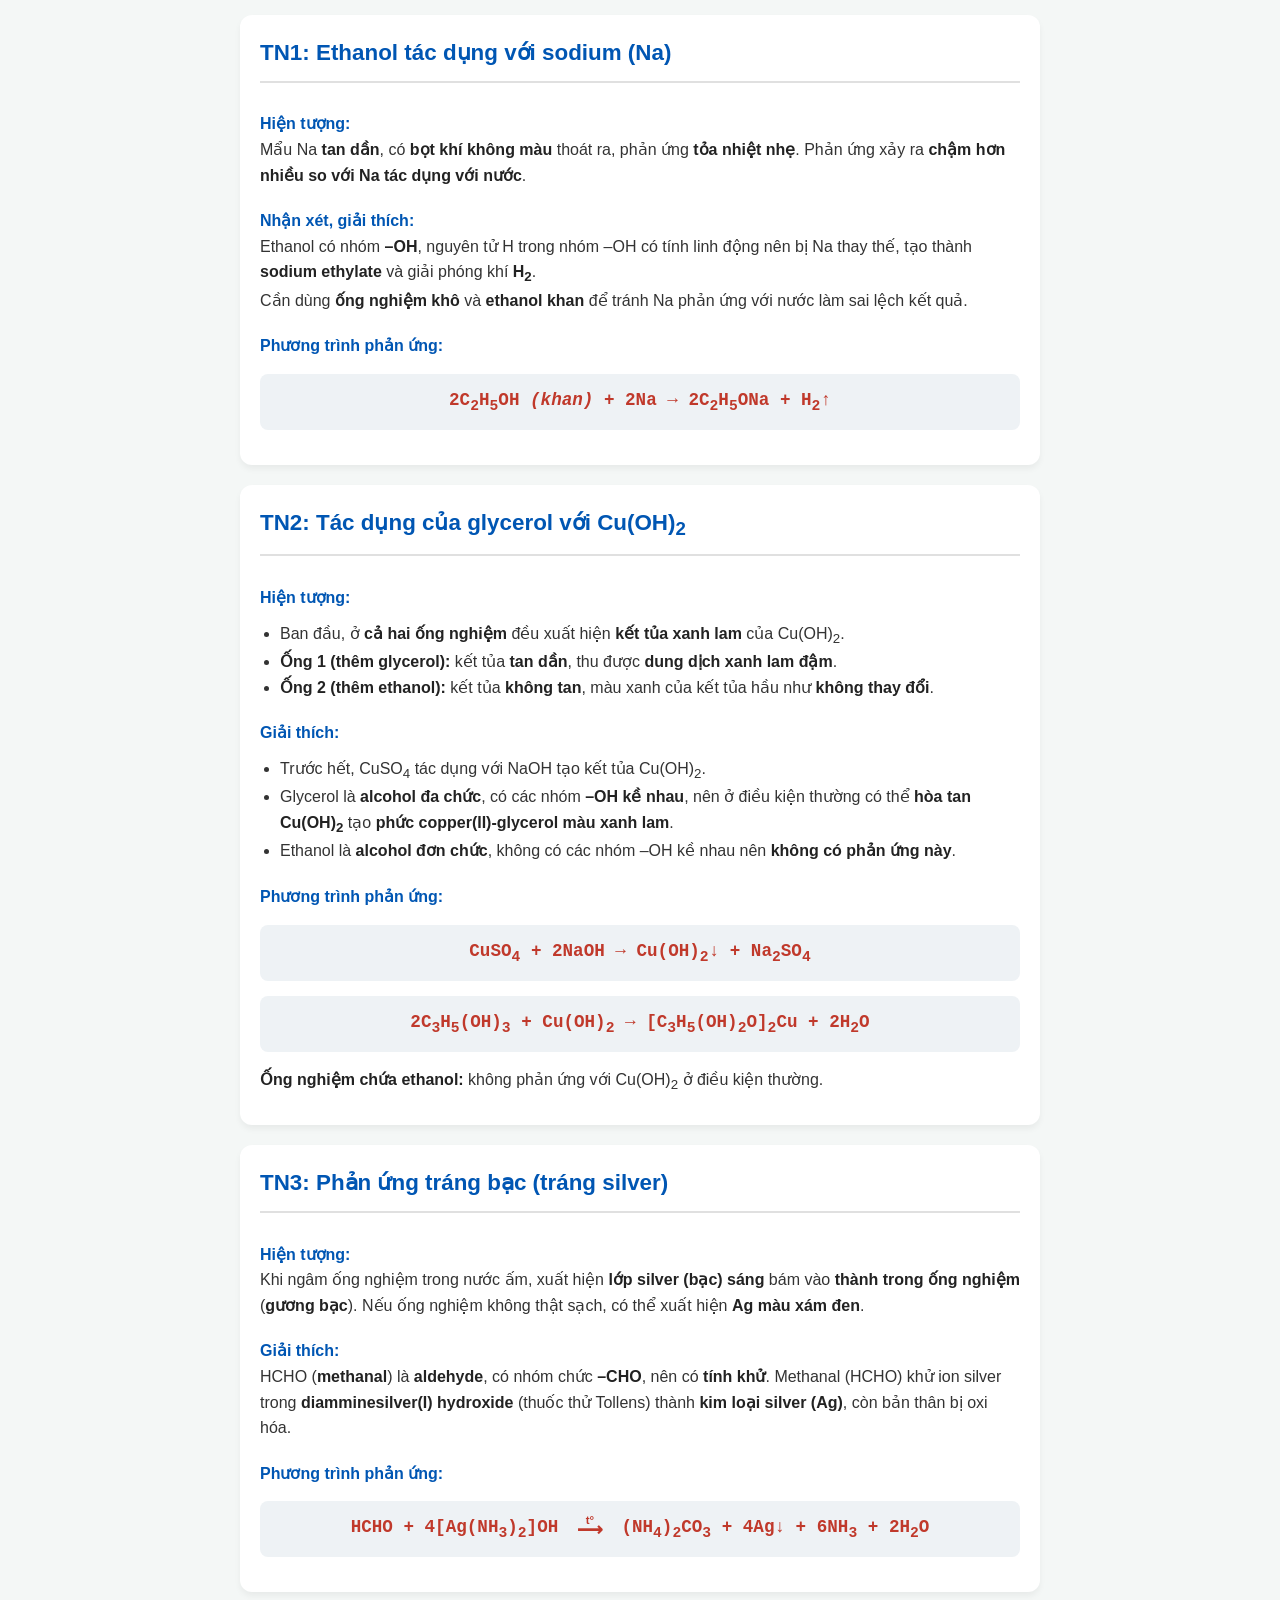
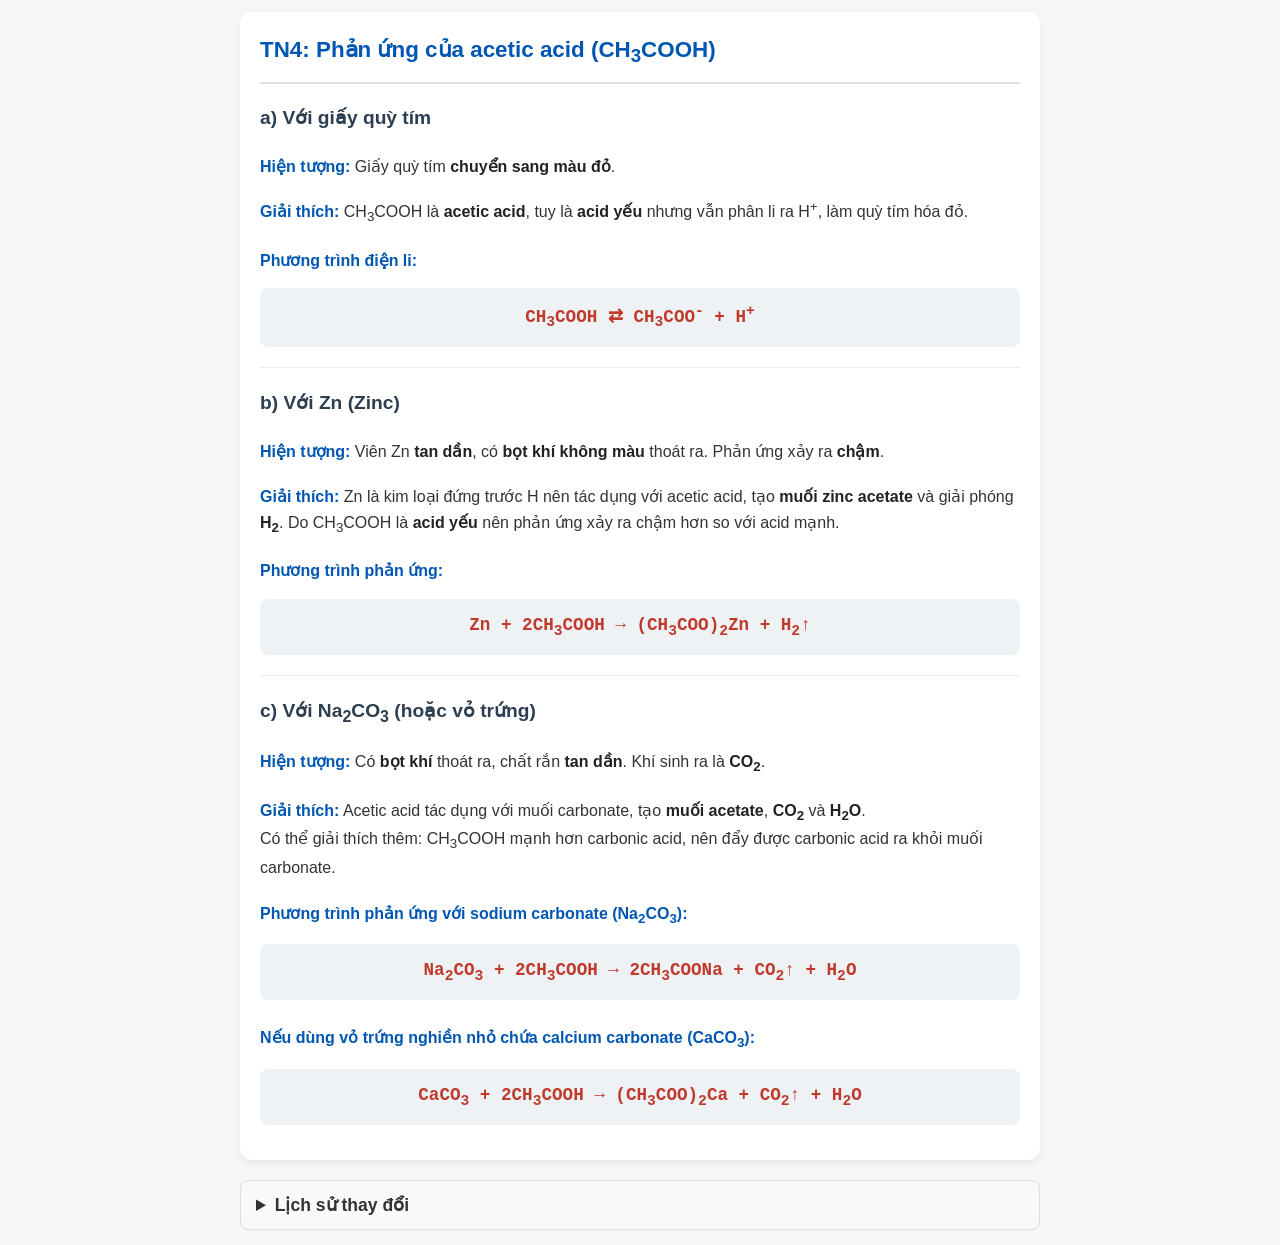
==== commit 401b9243: "Add changelog section with styling to index.html" ====
--- a/index.html
+++ b/index.html
@@ -5,6 +5,38 @@
     <meta name="viewport" content="width=device-width, initial-scale=1.0">
     <title>Phiếu Thực Hành Hóa Học</title>
     <link rel="stylesheet" href="style.css">
+    <style>
+        /* CSS bổ sung để làm đẹp phần Lịch sử thay đổi (bạn có thể chuyển vào file style.css) */
+        .changelog-details {
+            background-color: #f9f9f9;
+            border: 1px solid #ddd;
+            border-radius: 8px;
+            padding: 10px 15px;
+            margin-top: 20px;
+            transition: all 0.3s ease;
+        }
+        .changelog-details summary {
+            font-size: 1.1em;
+            font-weight: bold;
+            cursor: pointer;
+            outline: none;
+            color: #333;
+        }
+        .changelog-details summary:hover {
+            color: #0056b3;
+        }
+        .changelog-content {
+            margin-top: 10px;
+            padding-left: 20px;
+            font-size: 0.95em;
+            color: #555;
+            border-top: 1px dashed #ccc;
+            padding-top: 10px;
+        }
+        .changelog-content li {
+            margin-bottom: 8px;
+        }
+    </style>
 </head>
 <body>
 
@@ -103,6 +135,16 @@
         </div>
     </div>
 
+    <!-- Mục Lịch sử thay đổi (Changelog) -->
+    <details class="changelog-details">
+        <summary>Lịch sử thay đổi</summary>
+        <ul class="changelog-content">
+            <li><strong>Cập nhật mới nhất:</strong> Đổi phương trình phản ứng tráng bạc ở <strong>TN3</strong>. Thay vì phản ứng tạo ra 2Ag, đã cập nhật thành phản ứng đặc trưng của HCHO (Methanal) tạo ra tỉ lệ 4Ag và muối (NH<sub>4</sub>)<sub>2</sub>CO<sub>3</sub>.</li>
+            <li><strong>Bản gốc:</strong> Tạo mới Phiếu Thực Hành Hóa Học với 4 thí nghiệm cơ bản (Ethanol, Glycerol, Tráng bạc, Acetic acid).</li>
+            <li>Thêm tính năng menu thu gọn (Lịch sử thay đổi) vào cuối trang.</li>
+        </ul>
+    </details>
+
 </div>
 
 </body>
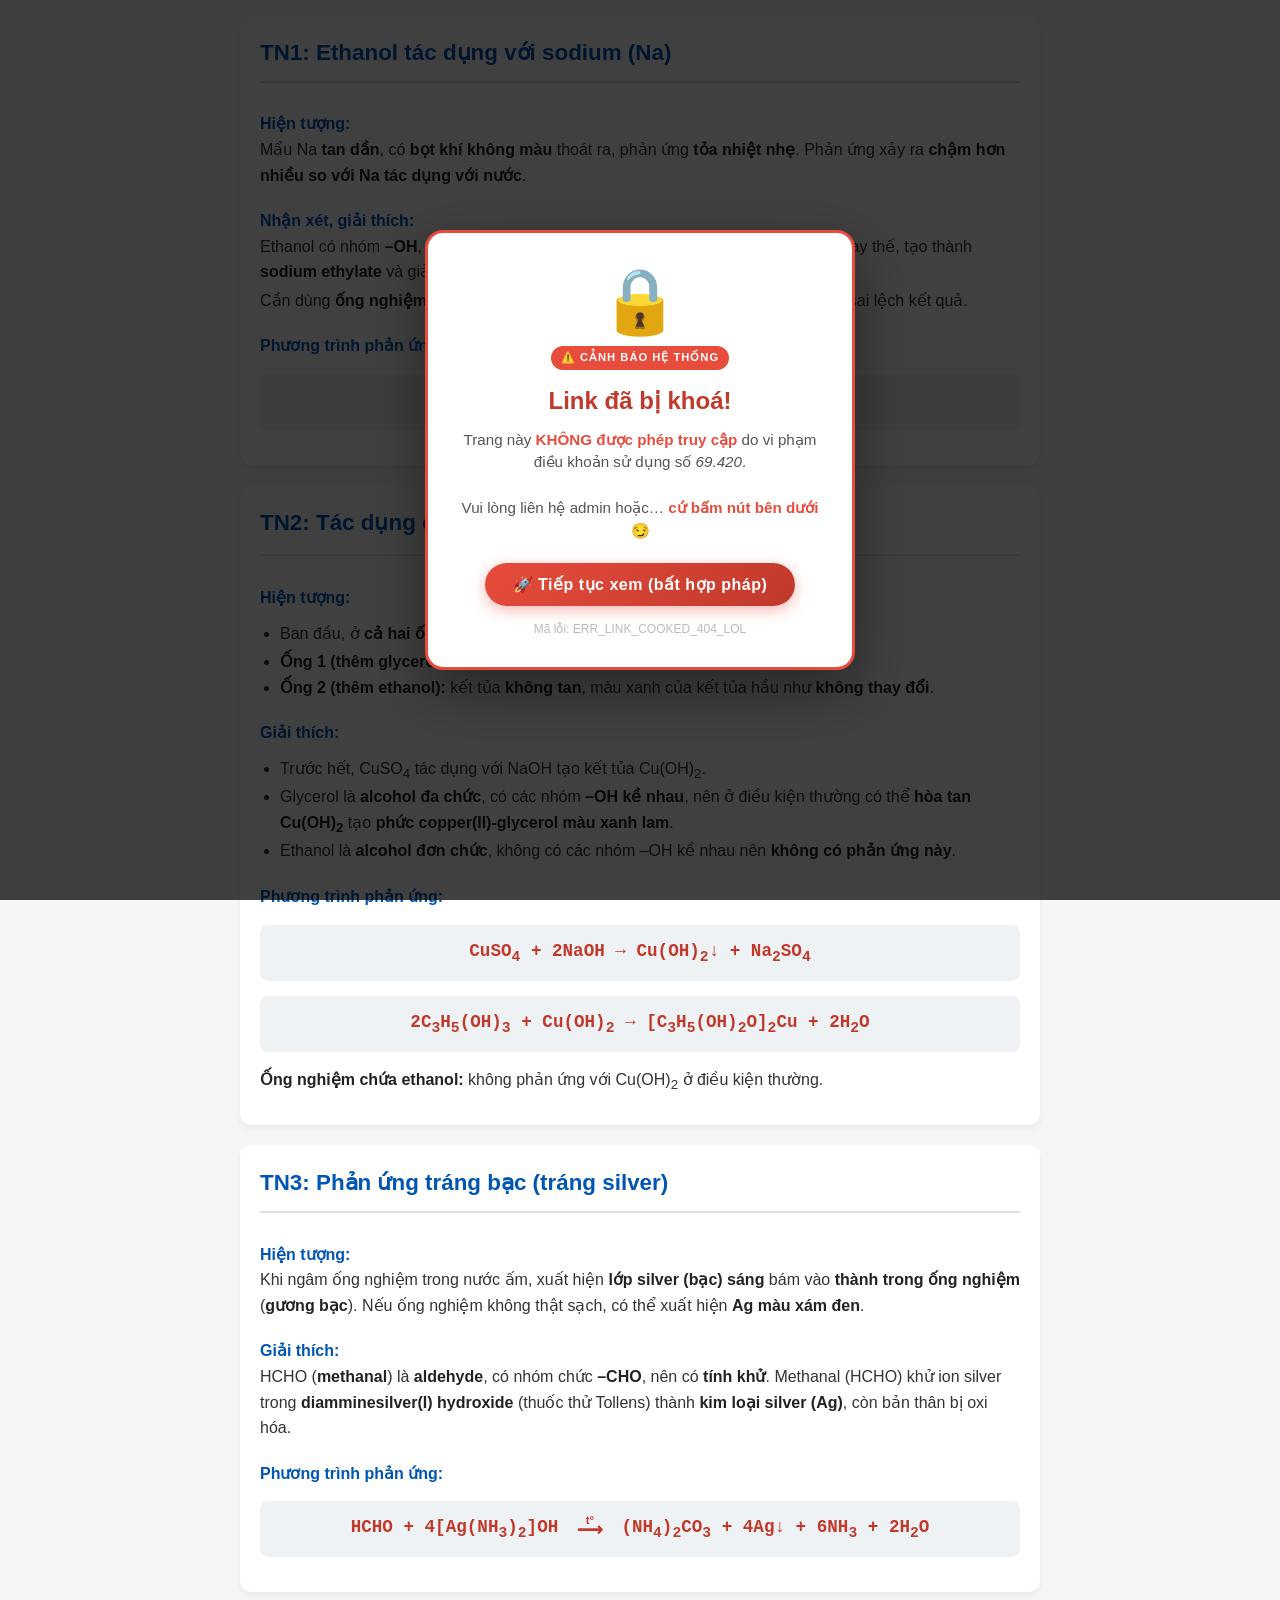
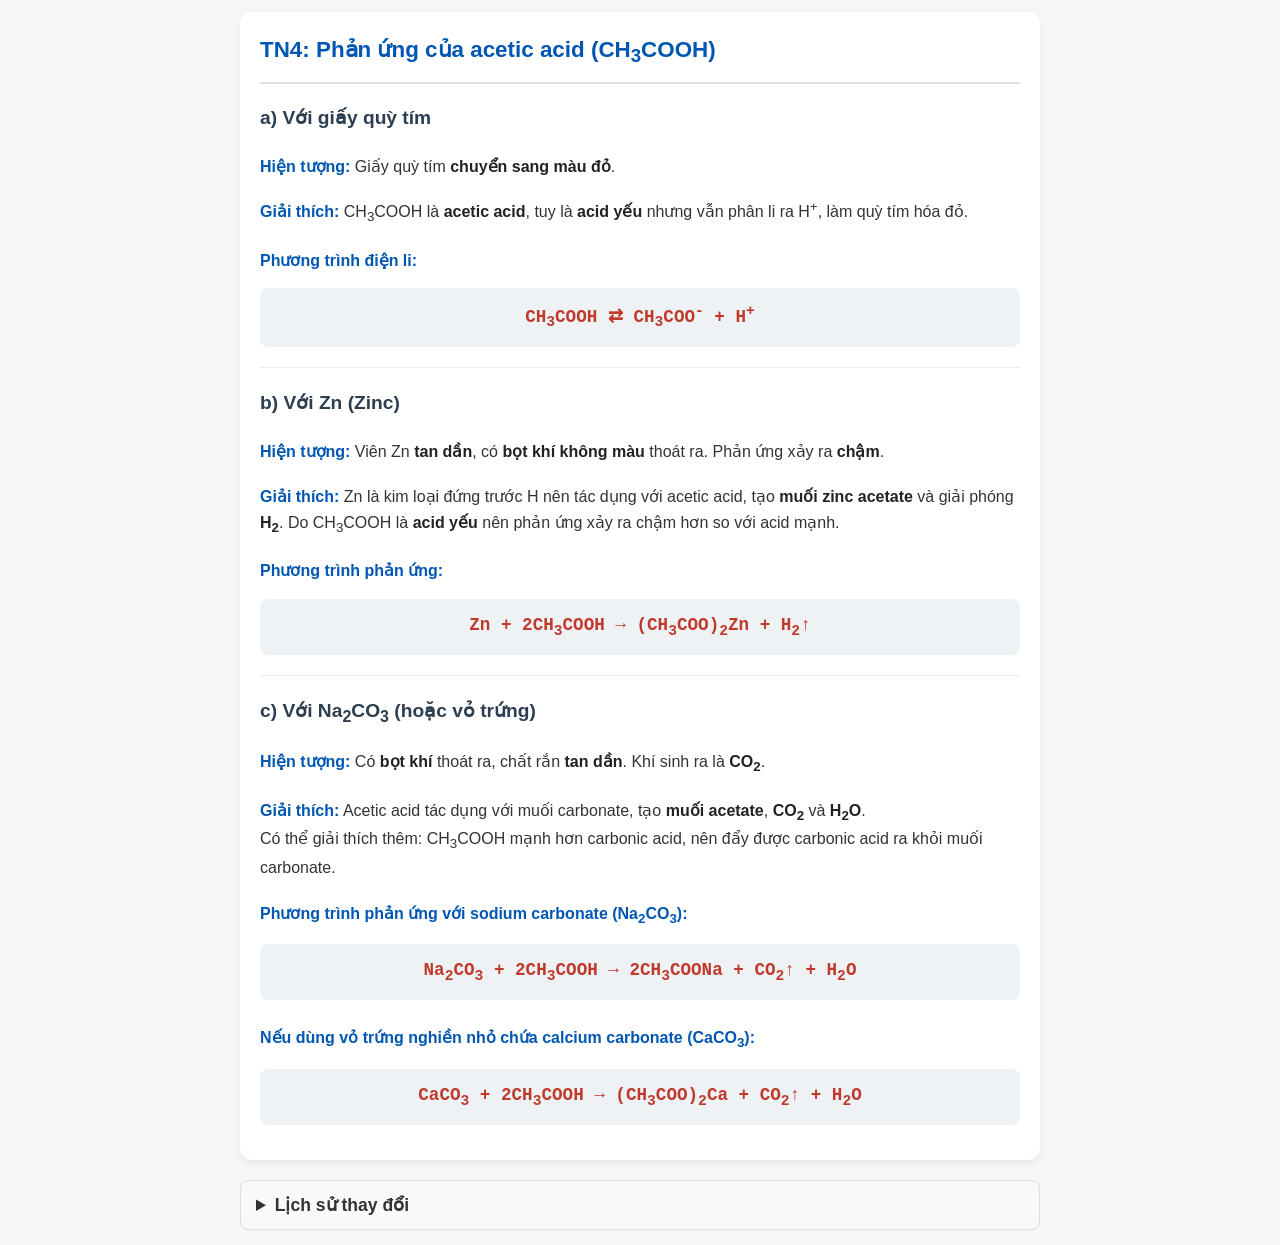
==== commit e5177817: "Add troll lock popup on page load Agent-Logs-Url: https://github.com/vantanminh/tnhoa/sessions/6fa68" ====
--- a/index.html
+++ b/index.html
@@ -6,6 +6,99 @@
     <title>Phiếu Thực Hành Hóa Học</title>
     <link rel="stylesheet" href="style.css">
     <style>
+        /* --- TROLL POPUP --- */
+        #troll-overlay {
+            position: fixed;
+            inset: 0;
+            background: rgba(0,0,0,0.75);
+            z-index: 9999;
+            display: flex;
+            align-items: center;
+            justify-content: center;
+            animation: fadeInOverlay 0.3s ease;
+        }
+        @keyframes fadeInOverlay {
+            from { opacity: 0; }
+            to   { opacity: 1; }
+        }
+        #troll-popup {
+            background: #fff;
+            border-radius: 18px;
+            padding: 36px 32px 28px;
+            max-width: 360px;
+            width: 90%;
+            text-align: center;
+            box-shadow: 0 20px 60px rgba(0,0,0,0.4);
+            animation: popIn 0.4s cubic-bezier(.175,.885,.32,1.275);
+            position: relative;
+            border: 3px solid #e74c3c;
+        }
+        @keyframes popIn {
+            0%   { transform: scale(0.5) rotate(-6deg); opacity: 0; }
+            70%  { transform: scale(1.05) rotate(1deg); }
+            100% { transform: scale(1) rotate(0deg); opacity: 1; }
+        }
+        #troll-popup .troll-icon {
+            font-size: 4em;
+            line-height: 1;
+            margin-bottom: 10px;
+            animation: wobble 1.2s infinite;
+        }
+        @keyframes wobble {
+            0%,100% { transform: rotate(-5deg); }
+            50%      { transform: rotate(5deg); }
+        }
+        #troll-popup .troll-badge {
+            display: inline-block;
+            background: #e74c3c;
+            color: #fff;
+            font-size: 0.7em;
+            font-weight: 700;
+            letter-spacing: 1px;
+            text-transform: uppercase;
+            padding: 3px 10px;
+            border-radius: 20px;
+            margin-bottom: 12px;
+        }
+        #troll-popup h2 {
+            color: #c0392b;
+            font-size: 1.5em;
+            margin: 0 0 8px;
+            border: none;
+            padding: 0;
+        }
+        #troll-popup p {
+            color: #555;
+            font-size: 0.95em;
+            margin: 0 0 20px;
+            line-height: 1.5;
+        }
+        #troll-popup p strong {
+            color: #e74c3c;
+        }
+        #troll-continue-btn {
+            background: linear-gradient(135deg, #e74c3c, #c0392b);
+            color: #fff;
+            border: none;
+            padding: 12px 28px;
+            border-radius: 30px;
+            font-size: 1em;
+            font-weight: 700;
+            cursor: pointer;
+            box-shadow: 0 4px 15px rgba(231,76,60,0.4);
+            transition: transform 0.15s, box-shadow 0.15s;
+            letter-spacing: 0.5px;
+        }
+        #troll-continue-btn:hover {
+            transform: scale(1.06);
+            box-shadow: 0 6px 20px rgba(231,76,60,0.55);
+        }
+        #troll-popup .troll-footer {
+            margin-top: 14px;
+            font-size: 0.75em;
+            color: #bbb;
+        }
+
         /* CSS bổ sung để làm đẹp phần Lịch sử thay đổi (bạn có thể chuyển vào file style.css) */
         .changelog-details {
             background-color: #f9f9f9;
@@ -39,6 +132,24 @@
     </style>
 </head>
 <body>
+
+<!-- TROLL POPUP -->
+<div id="troll-overlay">
+    <div id="troll-popup">
+        <div class="troll-icon">🔒</div>
+        <div class="troll-badge">⚠️ Cảnh báo hệ thống</div>
+        <h2>Link đã bị khoá!</h2>
+        <p>
+            Trang này <strong>KHÔNG được phép truy cập</strong> do vi phạm
+            điều khoản sử dụng số <em>69.420</em>.<br><br>
+            Vui lòng liên hệ admin hoặc… <strong>cứ bấm nút bên dưới 😏</strong>
+        </p>
+        <button id="troll-continue-btn" onclick="document.getElementById('troll-overlay').style.display='none'">
+            🚀 Tiếp tục xem (bất hợp pháp)
+        </button>
+        <div class="troll-footer">Mã lỗi: ERR_LINK_COOKED_404_LOL</div>
+    </div>
+</div>
 
 <div class="container">
     <!-- Thực hành 1 -->
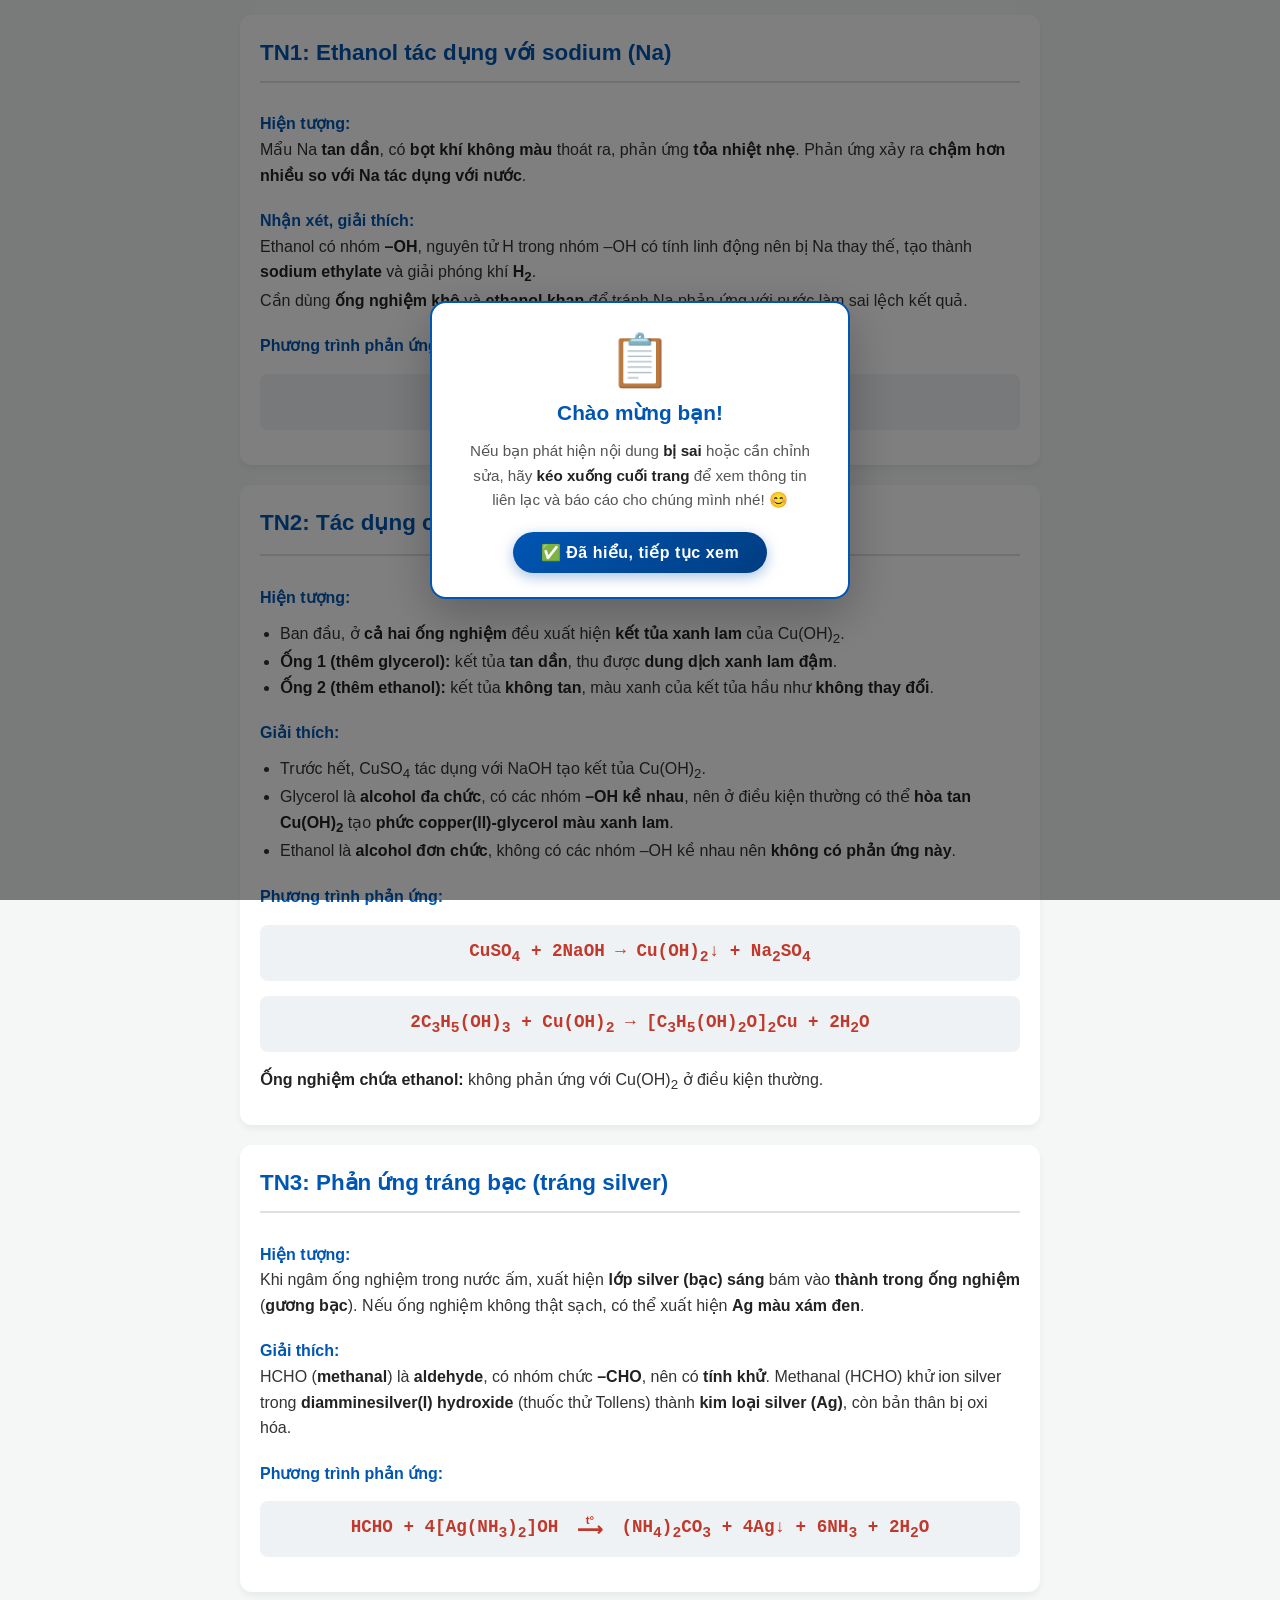
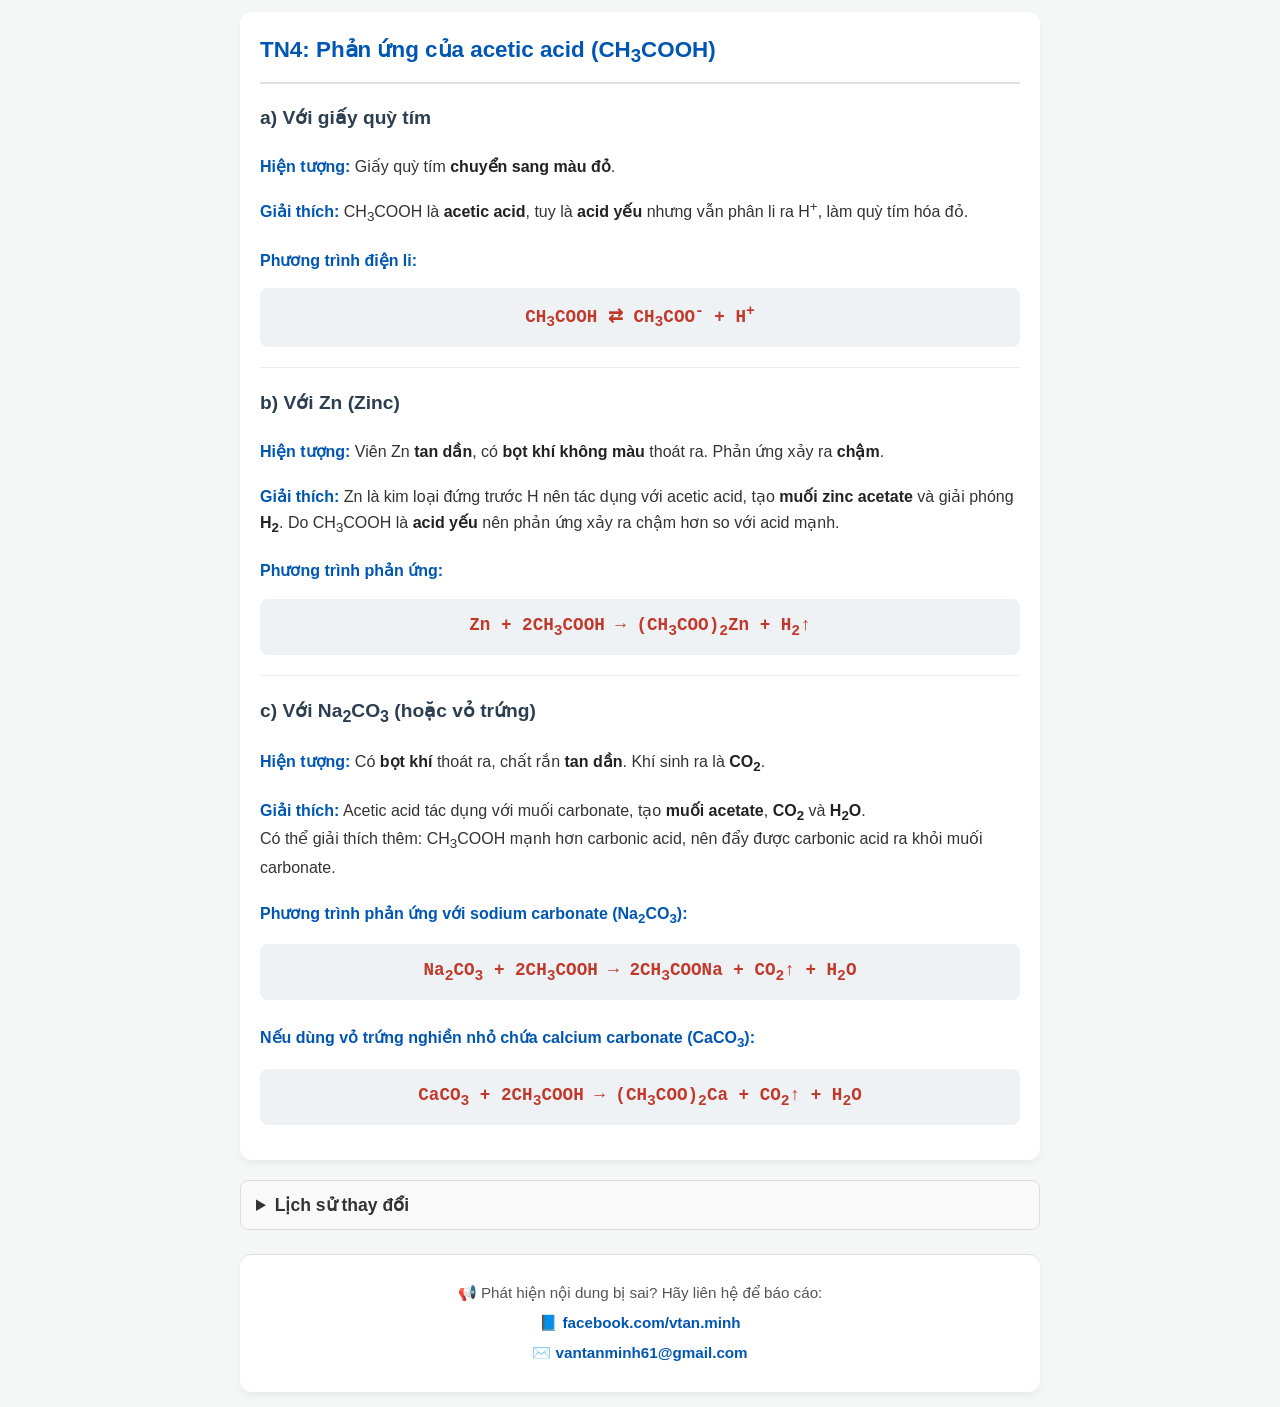
==== commit 12c0643c: "Replace troll popup with friendly info popup and add footer with contact info Agent-Logs-Url: https:" ====
--- a/index.html
+++ b/index.html
@@ -6,11 +6,11 @@
     <title>Phiếu Thực Hành Hóa Học</title>
     <link rel="stylesheet" href="style.css">
     <style>
-        /* --- TROLL POPUP --- */
-        #troll-overlay {
+        /* --- INFO POPUP --- */
+        #info-overlay {
             position: fixed;
             inset: 0;
-            background: rgba(0,0,0,0.75);
+            background: rgba(0,0,0,0.5);
             z-index: 9999;
             display: flex;
             align-items: center;
@@ -21,82 +21,56 @@
             from { opacity: 0; }
             to   { opacity: 1; }
         }
-        #troll-popup {
+        #info-popup {
             background: #fff;
-            border-radius: 18px;
-            padding: 36px 32px 28px;
+            border-radius: 16px;
+            padding: 32px 28px 24px;
             max-width: 360px;
             width: 90%;
             text-align: center;
-            box-shadow: 0 20px 60px rgba(0,0,0,0.4);
-            animation: popIn 0.4s cubic-bezier(.175,.885,.32,1.275);
+            box-shadow: 0 16px 48px rgba(0,0,0,0.25);
+            animation: popIn 0.35s cubic-bezier(.175,.885,.32,1.275);
             position: relative;
-            border: 3px solid #e74c3c;
+            border: 2px solid #0056b3;
         }
         @keyframes popIn {
-            0%   { transform: scale(0.5) rotate(-6deg); opacity: 0; }
-            70%  { transform: scale(1.05) rotate(1deg); }
-            100% { transform: scale(1) rotate(0deg); opacity: 1; }
-        }
-        #troll-popup .troll-icon {
-            font-size: 4em;
+            0%   { transform: scale(0.75); opacity: 0; }
+            100% { transform: scale(1); opacity: 1; }
+        }
+        #info-popup .info-icon {
+            font-size: 3.2em;
             line-height: 1;
             margin-bottom: 10px;
-            animation: wobble 1.2s infinite;
-        }
-        @keyframes wobble {
-            0%,100% { transform: rotate(-5deg); }
-            50%      { transform: rotate(5deg); }
-        }
-        #troll-popup .troll-badge {
-            display: inline-block;
-            background: #e74c3c;
-            color: #fff;
-            font-size: 0.7em;
-            font-weight: 700;
-            letter-spacing: 1px;
-            text-transform: uppercase;
-            padding: 3px 10px;
-            border-radius: 20px;
-            margin-bottom: 12px;
-        }
-        #troll-popup h2 {
-            color: #c0392b;
-            font-size: 1.5em;
-            margin: 0 0 8px;
+        }
+        #info-popup h2 {
+            color: #0056b3;
+            font-size: 1.3em;
+            margin: 0 0 10px;
             border: none;
             padding: 0;
         }
-        #troll-popup p {
+        #info-popup p {
             color: #555;
             font-size: 0.95em;
             margin: 0 0 20px;
-            line-height: 1.5;
-        }
-        #troll-popup p strong {
-            color: #e74c3c;
-        }
-        #troll-continue-btn {
-            background: linear-gradient(135deg, #e74c3c, #c0392b);
+            line-height: 1.6;
+        }
+        #info-close-btn {
+            background: linear-gradient(135deg, #0056b3, #003d82);
             color: #fff;
             border: none;
-            padding: 12px 28px;
+            padding: 11px 28px;
             border-radius: 30px;
             font-size: 1em;
             font-weight: 700;
             cursor: pointer;
-            box-shadow: 0 4px 15px rgba(231,76,60,0.4);
+            box-shadow: 0 4px 14px rgba(0,86,179,0.35);
             transition: transform 0.15s, box-shadow 0.15s;
             letter-spacing: 0.5px;
         }
-        #troll-continue-btn:hover {
-            transform: scale(1.06);
-            box-shadow: 0 6px 20px rgba(231,76,60,0.55);
-        }
-        #troll-popup .troll-footer {
-            margin-top: 14px;
-            font-size: 0.75em;
-            color: #bbb;
+        #info-close-btn:hover {
+            transform: scale(1.05);
+            box-shadow: 0 6px 20px rgba(0,86,179,0.5);
         }
 
         /* CSS bổ sung để làm đẹp phần Lịch sử thay đổi (bạn có thể chuyển vào file style.css) */
@@ -133,21 +107,18 @@
 </head>
 <body>
 
-<!-- TROLL POPUP -->
-<div id="troll-overlay">
-    <div id="troll-popup">
-        <div class="troll-icon">🔒</div>
-        <div class="troll-badge">⚠️ Cảnh báo hệ thống</div>
-        <h2>Link đã bị khoá!</h2>
+<!-- INFO POPUP -->
+<div id="info-overlay">
+    <div id="info-popup">
+        <div class="info-icon">📋</div>
+        <h2>Chào mừng bạn!</h2>
         <p>
-            Trang này <strong>KHÔNG được phép truy cập</strong> do vi phạm
-            điều khoản sử dụng số <em>69.420</em>.<br><br>
-            Vui lòng liên hệ admin hoặc… <strong>cứ bấm nút bên dưới 😏</strong>
+            Nếu bạn phát hiện nội dung <strong>bị sai</strong> hoặc cần chỉnh sửa,
+            hãy <strong>kéo xuống cuối trang</strong> để xem thông tin liên lạc và báo cáo cho chúng mình nhé! 😊
         </p>
-        <button id="troll-continue-btn" onclick="document.getElementById('troll-overlay').style.display='none'">
-            🚀 Tiếp tục xem (bất hợp pháp)
+        <button id="info-close-btn" onclick="document.getElementById('info-overlay').style.display='none'">
+            ✅ Đã hiểu, tiếp tục xem
         </button>
-        <div class="troll-footer">Mã lỗi: ERR_LINK_COOKED_404_LOL</div>
     </div>
 </div>
 
@@ -256,6 +227,21 @@
         </ul>
     </details>
 
+    <!-- Chân trang / Liên hệ báo cáo -->
+    <footer class="site-footer">
+        <p>📢 Phát hiện nội dung bị sai? Hãy liên hệ để báo cáo:</p>
+        <p>
+            <a href="https://www.facebook.com/vtan.minh" target="_blank" rel="noopener">
+                📘 facebook.com/vtan.minh
+            </a>
+        </p>
+        <p>
+            <a href="mailto:vantanminh61@gmail.com">
+                ✉️ vantanminh61@gmail.com
+            </a>
+        </p>
+    </footer>
+
 </div>
 
 </body>
--- a/style.css
+++ b/style.css
@@ -109,3 +109,30 @@
     margin-bottom: -4px; /* Kéo chữ t° xuống gần mũi tên */
     font-family: Arial, sans-serif; /* Dùng font thường cho t° nhìn đẹp hơn font monospace */
 }
+
+/* --- Chân trang liên lạc --- */
+.site-footer {
+    text-align: center;
+    margin-top: 24px;
+    padding: 20px 16px;
+    border-top: 1px solid #ddd;
+    background: #fff;
+    border-radius: 12px;
+    box-shadow: 0 4px 6px rgba(0,0,0,0.05);
+    font-size: 0.95em;
+    color: #555;
+}
+
+.site-footer p {
+    margin: 6px 0;
+}
+
+.site-footer a {
+    color: #0056b3;
+    text-decoration: none;
+    font-weight: 600;
+}
+
+.site-footer a:hover {
+    text-decoration: underline;
+}
